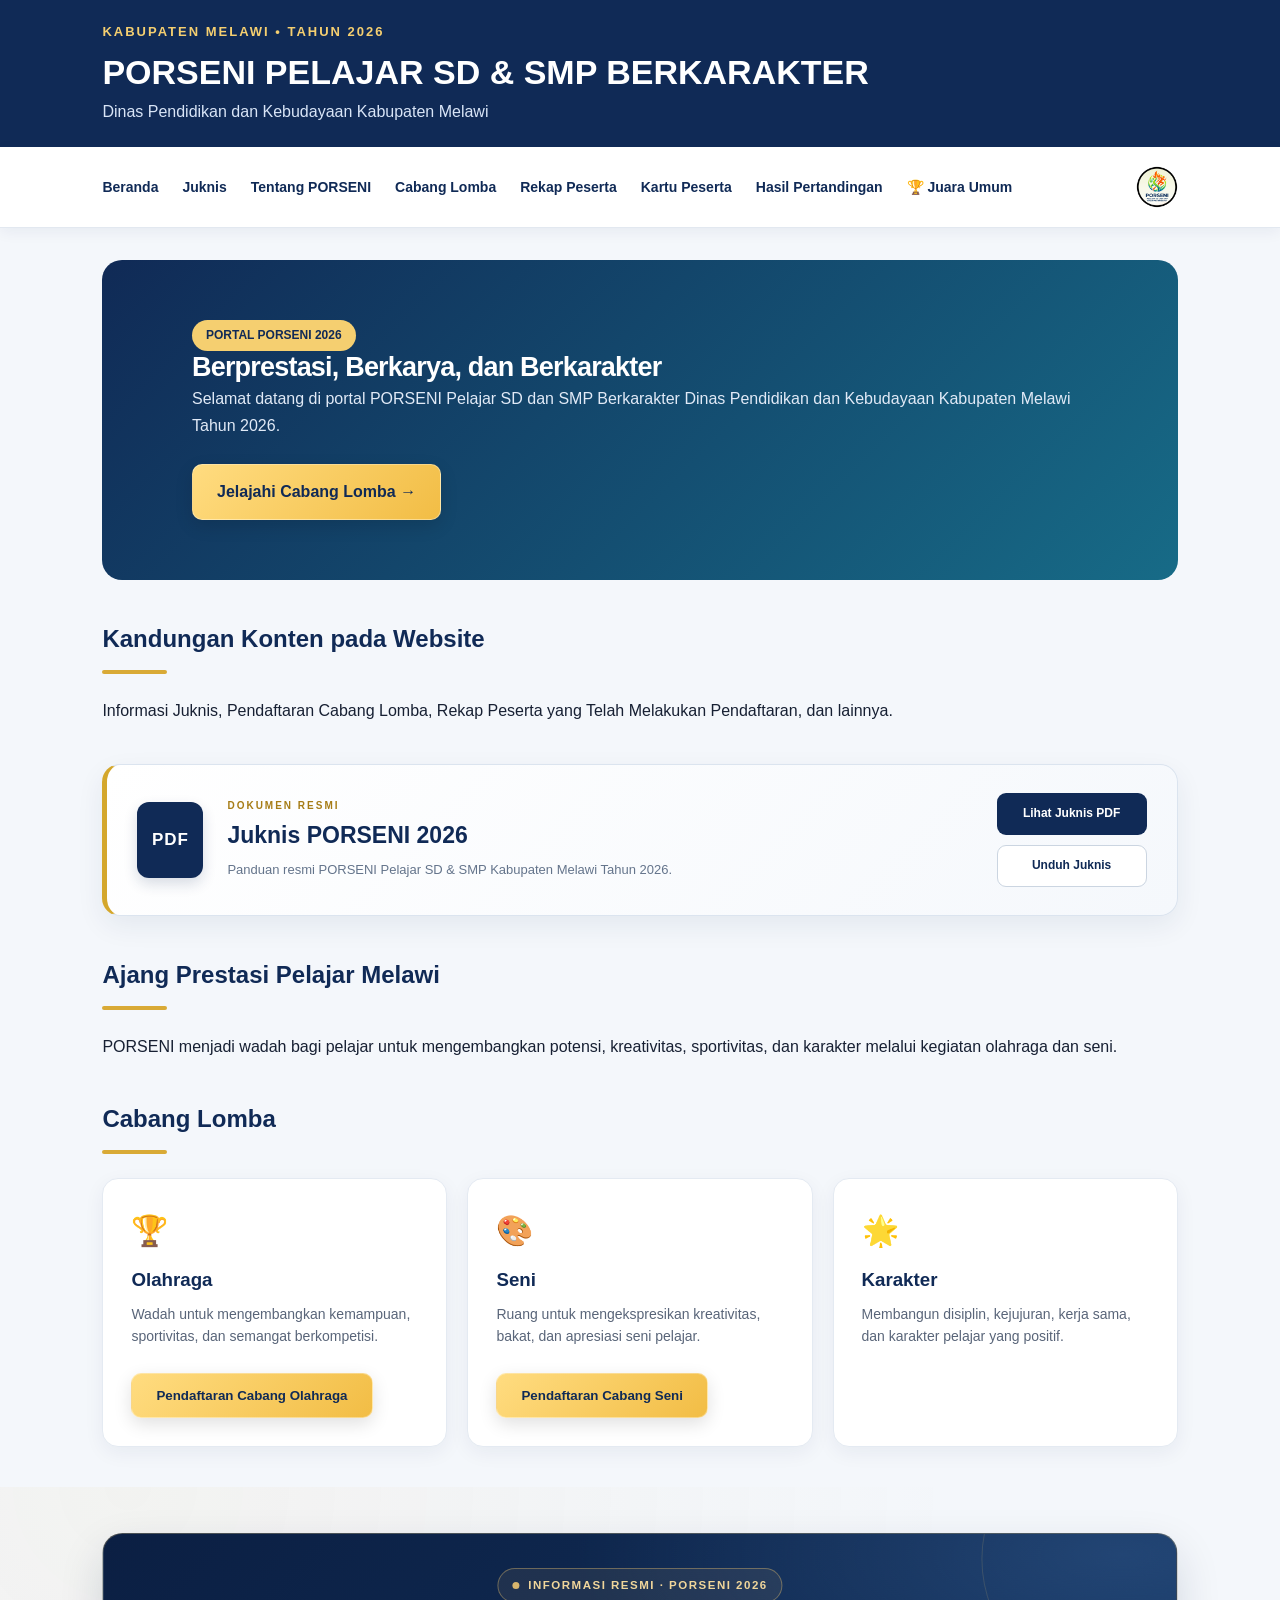
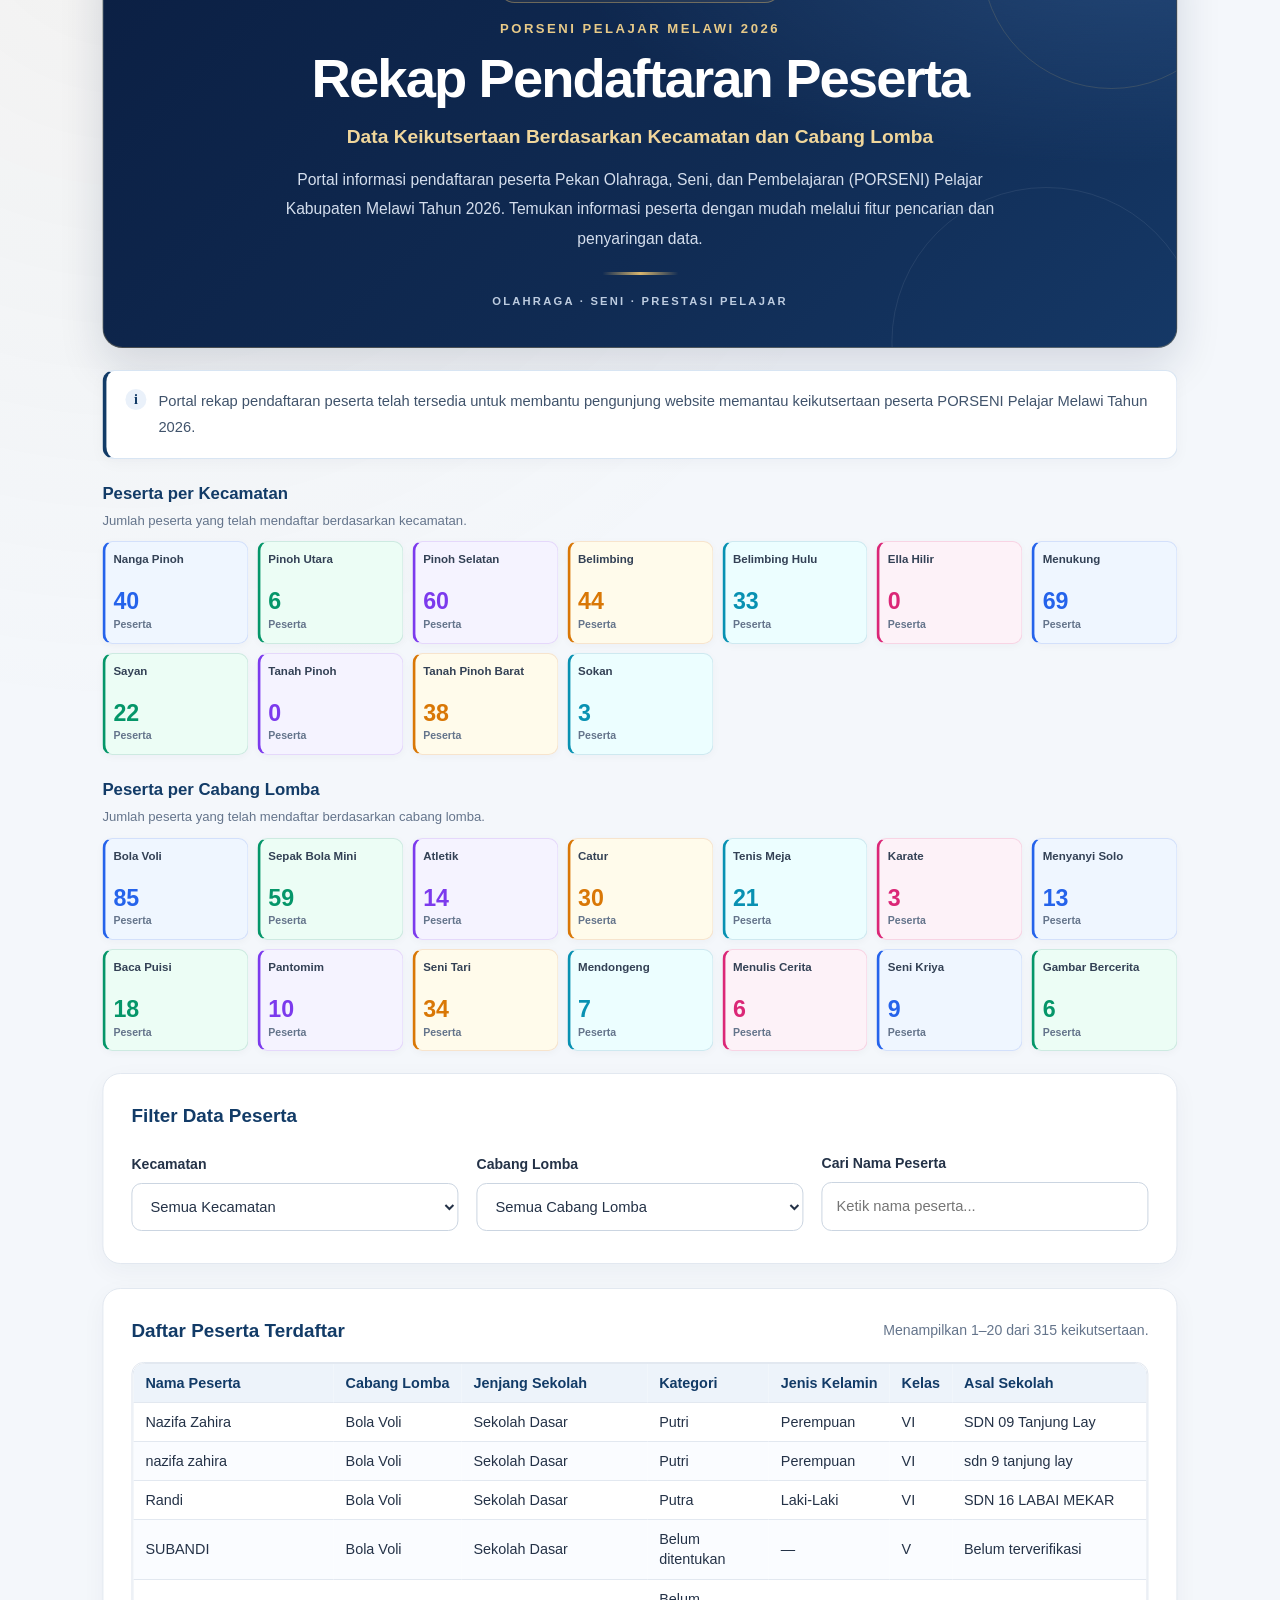
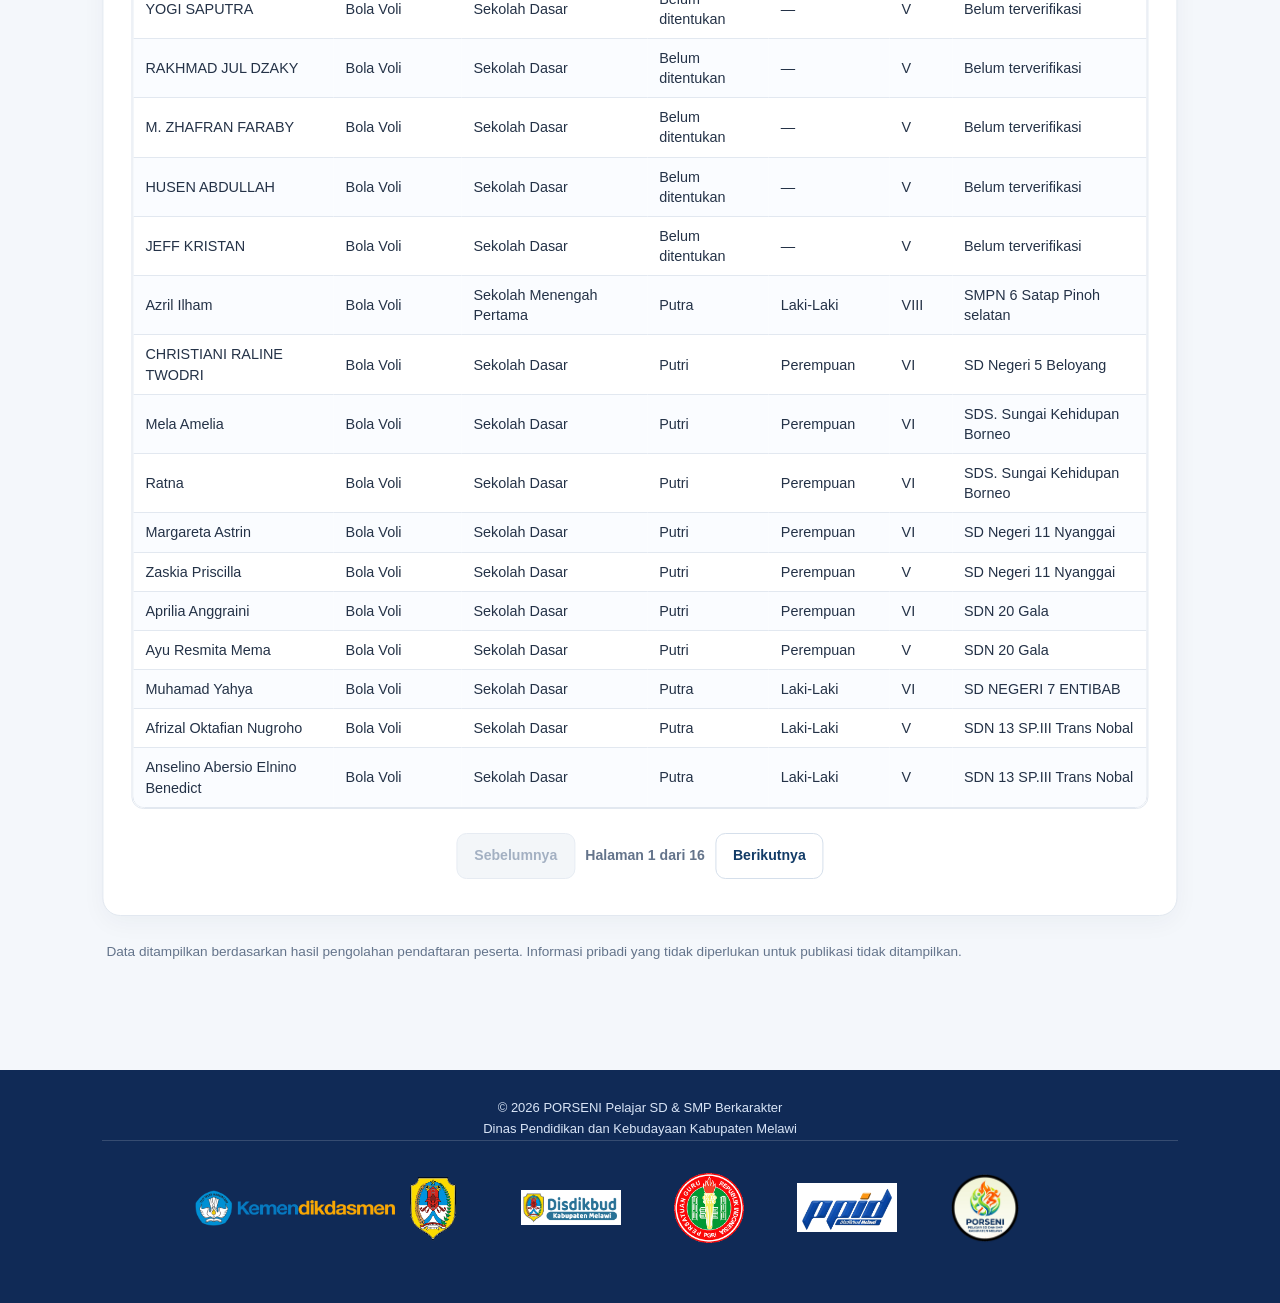
==== index.html @ 3a5c0bb8 "Add files via upload" ====
<!DOCTYPE html>
<html lang="id">
<head>
    <meta charset="UTF-8">
    <meta name="viewport" content="width=device-width, initial-scale=1.0">

    <title>PORSENI Pelajar Melawi 2026</title>

    <meta name="description" content="Portal resmi PORSENI Pelajar SD dan SMP Berkarakter Disdikbud Kabupaten Melawi Tahun 2026.">

    <link rel="stylesheet" href="logos.css">
    <style>
        * {
            margin: 0;
            padding: 0;
            box-sizing: border-box;
        }

        body {
            font-family: Arial, Helvetica, sans-serif;
            background: #f4f7fb;
            color: #172033;
            line-height: 1.6;
        }

        header {
            background: #102a56;
            color: white;
            padding: 22px 8%;
        }

        .identitas {
            font-size: 13px;
            letter-spacing: 2px;
            color: #f5cf70;
            font-weight: bold;
        }

        header h1 {
            font-size: clamp(20px, 3.2vw, 34px);
            line-height: 1.25;
            margin-top: 8px;
            overflow-wrap: anywhere;
        }

        header p {
            color: #d9e5f7;
            margin-top: 6px;
        }

        nav {
            position: sticky;
            top: 0;
            z-index: 1000;
            background: rgba(255, 255, 255, 0.96);
            backdrop-filter: blur(12px);
            padding: 15px 8%;
            display: flex;
            flex-wrap: wrap;
            align-items: center;
            gap: 24px;
            border-bottom: 1px solid #e2e8f0;
            box-shadow: 0 4px 14px rgba(16, 42, 86, 0.06);
        }

        nav a {
            position: relative;
            color: #102a56;
            text-decoration: none;
            font-weight: bold;
            font-size: 14px;
            padding: 6px 0;
            transition: color 0.25s ease;
        }

        nav a::after {
            content: "";
            position: absolute;
            left: 0;
            bottom: 0;
            width: 100%;
            height: 3px;
            background: #d9aa36;
            border-radius: 3px;
            transform: scaleX(0);
            transform-origin: left;
            transition: transform 0.25s ease;
        }

        nav a:hover {
            color: #b8860b;
        }

        nav a:hover::after {
            transform: scaleX(1);
        }

        .hero {
            margin: 32px auto;
            width: 84%;
            padding: 60px 7%;
            border-radius: 20px;
            background: linear-gradient(135deg, #102a56, #176b87);
            color: white;
        }

        .hero .label {
            display: inline-block;
            background: #f5cf70;
            color: #102a56;
            padding: 6px 14px;
            border-radius: 30px;
            font-size: 12px;
            font-weight: bold;
        }

        .hero h2 {
            font-size: 27px;
            line-height: 1.25;
            letter-spacing: -0.8px;
        }

        .hero p {
            max-width: 1100px;
            color: #e1eaf7;
            line-height: 1.7;
        }

        .tombol {
            display: inline-flex;
            align-items: center;
            justify-content: center;
            gap: 8px;
            margin-top: 25px;
            padding: 14px 24px;
            background: linear-gradient(135deg, #ffdc80, #f2bd45);
            color: #102a56;
            text-decoration: none;
            border: 1px solid rgba(255, 255, 255, 0.35);
            border-radius: 10px;
            font-weight: bold;
            box-shadow: 0 6px 18px rgba(0, 0, 0, 0.12);
            transition:
                transform 0.25s ease,
                box-shadow 0.25s ease,
                background 0.25s ease;
        }

        .tombol:hover {
            transform: translateY(-3px);
            box-shadow: 0 10px 24px rgba(0, 0, 0, 0.2);
            background: linear-gradient(135deg, #ffe7a6, #ffcf5c);
        }

        .tombol:active {
            transform: translateY(0);
        }

        .tombol:focus-visible {
            outline: 3px solid #ffffff;
            outline-offset: 4px;
        }

        .konten {
            width: 84%;
            margin: 40px auto;
        }

        .konten h2 {
            color: #102a56;
            margin-bottom: 8px;
        }

        .garis {
            width: 65px;
            height: 4px;
            background: #d9aa36;
            margin: 12px 0 24px;
            border-radius: 5px;
        }

        .kartu {
            display: grid;
            grid-template-columns: repeat(3, minmax(0, 1fr));
            gap: 20px;
        }

        .item {
            position: relative;
            overflow: hidden;
            background: #ffffff;
            padding: 28px;
            border-radius: 16px;
            border: 1px solid #e4eaf2;
            box-shadow: 0 6px 20px rgba(16, 42, 86, 0.06);
            transition:
                transform 0.3s ease,
                box-shadow 0.3s ease,
                border-color 0.3s ease;
        }

        .item::before {
            content: "";
            position: absolute;
            top: 0;
            left: 0;
            width: 100%;
            height: 4px;
            background: linear-gradient(90deg, #d9aa36, #f7df98);
            transform: scaleX(0);
            transform-origin: left;
            transition: transform 0.3s ease;
        }

        .item:hover {
            transform: translateY(-6px);
            border-color: #d9aa36;
            box-shadow: 0 16px 32px rgba(16, 42, 86, 0.12);
        }

        .item:hover::before {
            transform: scaleX(1);
        }

        .item .ikon {
            font-size: 30px;
            margin-bottom: 10px;
        }

        .item h3 {
            color: #102a56;
            margin-bottom: 8px;
        }

        .item p {
            font-size: 14px;
            color: #596579;
        }

        footer {
            margin-top: 60px;
            padding: 28px 8%;
            text-align: center;
            background: #102a56;
            color: #d9e5f7;
            font-size: 13px;
        }

        @media (max-width: 700px) {
            header {
                padding: 20px 6%;
            }

            nav {
                padding: 12px 4%;
                gap: 8px 16px;
                flex-wrap: nowrap;
                overflow-x: auto;
                white-space: nowrap;
                -webkit-overflow-scrolling: touch;
            }

            nav a {
                flex-shrink: 0;
                font-size: 13px;
            }

            .hero,
            .konten {
                width: 90%;
            }

            .hero {
                padding: 38px 7%;
                margin-top: 22px;
            }

            .kartu {
                grid-template-columns: 1fr;
            }
        }
        
        /* AREA PENDAFTARAN CABANG LOMBA */
        .area-pendaftaran {
            width: 84%;
            max-width: 100%;
            box-sizing: border-box;
            margin: 40px auto;
            padding: 28px;
            background: #f8fafc;
            border: 1px solid #e2e8f0;
            border-radius: 20px;
            scroll-margin-top: 100px;
        }

        .area-pendaftaran[hidden] {
            display: none !important;
        }

        .area-pendaftaran > h3 {
            margin: 0 0 8px;
            color: #102a56;
            font-size: clamp(20px, 3vw, 28px);
        }

        .area-pendaftaran > p {
            margin: 0 0 24px;
            color: #64748b;
            line-height: 1.7;
        }

        /* SUSUNAN KARTU RESPONSIF */
        .daftar-lomba {
            display: grid;
            grid-template-columns: repeat(3, minmax(0, 1fr));
            gap: 20px;
        }

        /* KARTU PENDAFTARAN */
        .kartu-lomba {
            position: relative;
            display: flex;
            flex-direction: column;
            align-items: flex-start;
            min-width: 0;
            padding: 24px;
            overflow-wrap: anywhere;
            background: #ffffff;
            border: 1px solid #e2e8f0;
            border-radius: 16px;
            box-shadow: 0 6px 18px rgba(16, 42, 86, 0.06);
            transition:
                transform 0.25s ease,
                box-shadow 0.25s ease,
                border-color 0.25s ease;
        }

        .kartu-lomba:hover {
            transform: translateY(-5px);
            border-color: #d9aa36;
            box-shadow: 0 14px 28px rgba(16, 42, 86, 0.12);
        }

        /* NOMOR KARTU */
        .nomor-lomba {
            display: grid;
            place-items: center;
            width: 46px;
            height: 46px;
            margin-bottom: 18px;
            color: #102a56;
            background: #fff2c9;
            border: 1px solid #f0d78e;
            border-radius: 12px;
            font-size: 16px;
            font-weight: 800;
        }

        /* LABEL KATEGORI */
        .kategori-lomba {
            margin: 0 0 8px;
            color: #a47710;
            font-size: 12px;
            font-weight: 800;
            letter-spacing: 1px;
            text-transform: uppercase;
        }

        /* NAMA LOMBA */
        .kartu-lomba h3 {
            margin: 0 0 24px;
            color: #102a56;
            font-size: 19px;
            line-height: 1.5;
        }

        /* TOMBOL PENDAFTARAN */
        .tombol-daftar {
            display: inline-flex;
            align-items: center;
            justify-content: center;
            gap: 10px;
            width: 100%;
            min-height: 46px;
            margin-top: auto;
            padding: 12px 16px;
            color: #ffffff;
            background: #102a56;
            border: 1px solid #102a56;
            border-radius: 10px;
            font-size: 14px;
            font-weight: 700;
            text-align: center;
            text-decoration: none;
            transition:
                background 0.2s ease,
                color 0.2s ease,
                border-color 0.2s ease;
        }

        .tombol-daftar:hover {
            color: #102a56;
            background: #f5d477;
            border-color: #d9aa36;
        }

        .tombol-daftar:focus-visible {
            outline: 3px solid #d9aa36;
            outline-offset: 4px;
        }

        /* TABLET */
        @media (max-width: 900px) {
            .daftar-lomba {
                grid-template-columns: repeat(2, minmax(0, 1fr));
            }

            .area-pendaftaran {
                padding: 22px;
            }
        }

        /* HP */
        @media (max-width: 560px) {
            .daftar-lomba {
                grid-template-columns: 1fr;
            }

            .area-pendaftaran {
                padding: 18px;
                border-radius: 14px;
            }

            .kartu-lomba {
                padding: 20px;
            }
        }

        /* PENGGUNA YANG MEMATIKAN ANIMASI */
        @media (prefers-reduced-motion: reduce) {
            .kartu-lomba,
            .tombol-daftar {
                transition: none;
            }

            .kartu-lomba:hover {
                transform: none;
            }
        }
        
/* ==================================================
   MOBILE ENHANCEMENT
   PORSENI PELAJAR MELAWI 2026
   ================================================== */

/* Mencegah halaman melebar secara horizontal */
html {
    scroll-behavior: smooth;
    scroll-padding-top: 90px;
}

body {
    overflow-x: clip;
}

img {
    max-width: 100%;
}

/* Tablet dan HP */
@media (max-width: 700px) {

    /* HEADER UTAMA */
    body > header {
        padding: 24px 5%;
        text-align: center;
    }

    .identitas {
        font-size: 11px;
        letter-spacing: 1.5px;
        line-height: 1.8;
    }

    header h1 {
        margin-top: 10px;
        font-size: clamp(21px, 5.5vw, 29px);
        line-height: 1.3;
        overflow-wrap: anywhere;
    }

    body > header p {
        margin-top: 10px;
        font-size: 13px;
        line-height: 1.7;
    }

    /* NAVIGASI MOBILE */
    body > nav {
        gap: 8px;
        padding: 10px 12px;
        flex-wrap: nowrap;
        overflow-x: auto;
        overflow-y: hidden;
        white-space: nowrap;
        scrollbar-width: thin;
        scrollbar-color: #d9aa36 #f1f5f9;
        -webkit-overflow-scrolling: touch;
    }

    body > nav a {
        display: inline-flex;
        flex: 0 0 auto;
        align-items: center;
        min-height: 40px;
        padding: 9px 12px;
        border-radius: 8px;
        font-size: 13px;
    }

    body > nav a:hover {
        background: #f1f5f9;
    }

    body > nav a::after {
        bottom: 2px;
        left: 12px;
        width: calc(100% - 24px);
    }

    /* LOGO NAVIGASI */
    body > nav .navbar-logo {
        padding: 4px 8px;
    }

    body > nav .navbar-logo img {
        display: block;
        width: 38px;
        height: 38px;
        object-fit: contain;
    }

    /* HERO UTAMA */
    .hero {
        width: 92%;
        margin: 22px auto;
        padding: 34px 22px;
        border-radius: 18px;
    }

    .hero .label {
        max-width: 100%;
        padding: 7px 12px;
        font-size: 11px;
        line-height: 1.6;
    }

    .hero h2 {
        margin-top: 16px;
        font-size: clamp(23px, 6vw, 30px);
        line-height: 1.3;
        letter-spacing: -0.4px;
        overflow-wrap: anywhere;
    }

    .hero p {
        margin-top: 12px;
        font-size: 14px;
        line-height: 1.85;
    }

    /* TOMBOL UTAMA */
    .tombol {
        min-height: 46px;
        max-width: 100%;
        padding: 12px 17px;
        font-size: 14px;
        line-height: 1.5;
        white-space: normal;
        text-align: center;
    }

    /* BAGIAN KONTEN */
    .konten {
        width: 92%;
        margin: 32px auto;
    }

    .konten h2 {
        font-size: clamp(21px, 5vw, 27px);
        line-height: 1.35;
    }

    .konten p {
        font-size: 14px;
        line-height: 1.85;
    }

    .garis {
        margin: 12px 0 20px;
    }

    /* KARTU OLAHRAGA, SENI, DAN KARAKTER */
    .kartu {
        grid-template-columns: 1fr;
        gap: 15px;
    }

    .item {
        padding: 23px 20px;
        border-radius: 14px;
    }

    .item .ikon {
        font-size: 28px;
    }

    .item h3 {
        font-size: 18px;
        line-height: 1.5;
    }

    .item p {
        font-size: 14px;
        line-height: 1.8;
    }

    /* AREA PILIHAN PENDAFTARAN */
    .area-pendaftaran {
        width: 92%;
        margin: 28px auto;
        padding: 22px 16px;
        border-radius: 16px;
        scroll-margin-top: 82px;
    }

    .area-pendaftaran > h3 {
        font-size: 22px;
        line-height: 1.4;
    }

    .area-pendaftaran > p {
        margin-bottom: 20px;
        font-size: 14px;
        line-height: 1.8;
    }

    .daftar-lomba {
        grid-template-columns: 1fr;
        gap: 14px;
    }

    .kartu-lomba {
        padding: 20px 17px;
        border-radius: 14px;
    }

    .nomor-lomba {
        width: 42px;
        height: 42px;
        margin-bottom: 14px;
    }

    .kartu-lomba h3 {
        margin-bottom: 18px;
        font-size: 17px;
        line-height: 1.55;
    }

    .tombol-daftar {
        min-height: 46px;
        font-size: 14px;
    }

    /* FOOTER */
    body > footer {
        margin-top: 42px;
        padding: 26px 5%;
        font-size: 12px;
        line-height: 1.8;
        overflow-wrap: anywhere;
    }

    body > footer p + p {
        margin-top: 4px;
    }
}

/* HP KECIL */
@media (max-width: 400px) {

    body > header {
        padding: 21px 16px;
    }

    .identitas {
        font-size: 10px;
        letter-spacing: 1.2px;
    }

    header h1 {
        font-size: 21px;
    }

    body > nav {
        padding: 8px 9px;
        gap: 5px;
    }

    body > nav a {
        padding: 8px 10px;
        font-size: 12px;
    }

    body > nav .navbar-logo img {
        width: 34px;
        height: 34px;
    }

    .hero {
        width: 94%;
        padding: 29px 18px;
    }

    .hero h2 {
        font-size: 23px;
    }

    .hero p {
        font-size: 13px;
    }

    .konten {
        width: 94%;
        margin: 28px auto;
    }

    .area-pendaftaran {
        width: 94%;
        padding: 18px 13px;
    }

    .kartu-lomba {
        padding: 18px 15px;
    }
}

/* Kurangi animasi jika diminta oleh perangkat pengguna */
@media (prefers-reduced-motion: reduce) {
    html {
        scroll-behavior: auto;
    }

    .tombol,
    .item,
    .kartu-lomba,
    .tombol-daftar,
    nav a {
        transition: none !important;
    }

    .item:hover,
    .kartu-lomba:hover,
    .tombol:hover {
        transform: none;
    }
}

    </style>

<link rel="stylesheet" href="css/rekap-pendaftaran.css">

</head>

<body>

    <header>
        <div class="identitas">KABUPATEN MELAWI • TAHUN 2026</div>

        <h1>PORSENI PELAJAR SD &amp; SMP BERKARAKTER</h1>

        <p>Dinas Pendidikan dan Kebudayaan Kabupaten Melawi</p>
    </header>

    <nav>
        <a href="#beranda">Beranda</a>
        <a href="#juknis">Juknis</a>
        <a href="#tentang">Tentang PORSENI</a>
        <a href="#cabang">Cabang Lomba</a>
        <a href="#rekap-pendaftaran">Rekap Peserta</a>
        <a href="kartu-peserta-web.html">Kartu Peserta</a>
        <a href="hasil-pertandingan.html">Hasil Pertandingan</a>
        <a class="navlink" href="juara-umum.html">
        🏆 Juara Umum
        </a>
        <a href="#beranda" class="navbar-logo" aria-label="PORSENI Pelajar - Beranda">
            <img
                src="assets/logos/porseni-pelajar.png"
                alt="Logo PORSENI Pelajar"
            >
        </a>
    </nav>

    <main>
        <section class="hero" id="beranda">
            <span class="label">PORTAL PORSENI 2026</span>

            <h2>Berprestasi, Berkarya, dan Berkarakter</h2>

            <p>
                Selamat datang di portal PORSENI Pelajar SD dan SMP
                Berkarakter Dinas Pendidikan dan Kebudayaan
                Kabupaten Melawi Tahun 2026.
            </p>

            <a class="tombol" href="#cabang">
                Jelajahi Cabang Lomba →
            </a>
        </section>

                <section class="konten" id="informasi">
            <h2>Kandungan Konten pada Website</h2>

            <div class="garis"></div>

            <p>
                Informasi Juknis, Pendaftaran Cabang Lomba, Rekap Peserta yang Telah Melakukan Pendaftaran, dan lainnya.
            </p>
        </section>

        <!-- KARTU JUKNIS RESMI PORSENI 2026 -->
        <section class="konten juknis-section" id="juknis">
            <div class="juknis-card">
                <div class="juknis-icon" aria-hidden="true">
                    <span>PDF</span>
                </div>

                <div class="juknis-info">
                    <p class="juknis-label">DOKUMEN RESMI</p>
                    <h2>Juknis PORSENI 2026</h2>
                    <p>
                        Panduan resmi PORSENI Pelajar SD & SMP
                        Kabupaten Melawi Tahun 2026.
                    </p>
                </div>

                <div class="juknis-actions">
                    <a
                        class="juknis-btn juknis-btn-primary"
                        href="dokumen/JUKNIS%20PORSENI%20SD%20%26%20SMP%20MELAWI%202026.pdf"
                        target="_blank"
                        rel="noopener"
                    >
                        Lihat Juknis PDF
                    </a>

                    <a
                        class="juknis-btn juknis-btn-secondary"
                        href="dokumen/JUKNIS%20PORSENI%20SD%20%26%20SMP%20MELAWI%202026.pdf"
                        download
                    >
                        Unduh Juknis
                    </a>
                </div>
            </div>
        </section>

        <section class="konten" id="tentang">
            <h2>Ajang Prestasi Pelajar Melawi</h2>

            <div class="garis"></div>

            <p>
                PORSENI menjadi wadah bagi pelajar untuk mengembangkan
                potensi, kreativitas, sportivitas, dan karakter melalui
                kegiatan olahraga dan seni.
            </p>
        </section>

        <section class="konten" id="cabang">
            <h2>Cabang Lomba</h2>

            <div class="garis"></div>

            <div class="kartu">

                <article class="item">
                    <div class="ikon">🏆</div>
                    <h3>Olahraga</h3>
                    <p>
                        Wadah untuk mengembangkan kemampuan,
                        sportivitas, dan semangat berkompetisi.
                    </p>
                    <button
                        type="button"
                        class="tombol"
                        onclick="bukaKategoriLomba('olahraga')"
                    >
                        Pendaftaran Cabang Olahraga
                    </button>
                </article>

                <article class="item">
                    <div class="ikon">🎨</div>
                    <h3>Seni</h3>
                    <p>
                        Ruang untuk mengekspresikan kreativitas,
                        bakat, dan apresiasi seni pelajar.
                    </p>
                    <button
                        type="button"
                        class="tombol"
                        onclick="bukaKategoriLomba('seni')"
                    >
                        Pendaftaran Cabang Seni
                    </button>
                </article>

                <article class="item">
                    <div class="ikon">🌟</div>
                    <h3>Karakter</h3>
                    <p>
                        Membangun disiplin, kejujuran, kerja sama,
                        dan karakter pelajar yang positif.
                    </p>
                </article>
            </div>
        </section>
        <!-- AREA PENDAFTARAN OLAHRAGA -->
        <div id="pendaftaran-olahraga" class="area-pendaftaran" hidden>
            <h3>Pendaftaran Cabang Olahraga</h3>
            <p>Pilih cabang olahraga yang akan diikuti.</p>
            <div id="daftar-olahraga" class="daftar-lomba"></div>
            <button
            type="button"
            class="tombol"
            onclick="kembaliKeCabangLomba()"
            >
            ← Kembali ke Cabang Lomba
            </button>
        </div>

        <!-- AREA PENDAFTARAN SENI -->
        <div id="pendaftaran-seni" class="area-pendaftaran" hidden>
            <h3>Pendaftaran Cabang Seni</h3>
            <p>Pilih cabang seni yang akan diikuti.</p>
            <div id="daftar-seni" class="daftar-lomba"></div>
            <button
            type="button"
            class="tombol"
            onclick="kembaliKeCabangLomba()"
            >
            ← Kembali ke Cabang Lomba
            </button>
        </div>
    </main>

    <div id="wadah-rekap-pendaftaran"></div>

    <footer>
        <p>
            © 2026 PORSENI Pelajar SD & SMP Berkarakter
        </p>
        <p>
            Dinas Pendidikan dan Kebudayaan Kabupaten Melawi
        </p>
        <!-- IDENTITAS DAN MITRA PENYELENGGARA -->
        <div id="wadah-logo"></div>
    </footer>

    <script src="script.js"></script>
    <script src="js/muat-komponen.js"></script>
    <script src="js/rekap-data.js"></script>
    <script src="js/rekap-tampilan.js"></script>
    <script src="js/integrasi-rekap.js"></script>
</body>
</html>
---- logos.css ----
/* =========================================
   PORSENI MELAWI 2026
   FOOTER PARTNER & INSTITUTION LOGOS
   ========================================= */

.logo-instansi {
    width: 100%;
    box-sizing: border-box;
    padding: 30px 5% 34px;
    background: transparent;
    border-top: 1px solid rgba(255, 255, 255, 0.16);
}

.logo-instansi-inner {
    width: 100%;
    max-width: 1120px;
    margin: 0 auto;
}

.logo-instansi-label {
    margin: 0 0 28px;
    color: rgba(255, 255, 255, 0.72);
    font-size: 11px;
    font-weight: 700;
    letter-spacing: 2.5px;
    line-height: 1.6;
    text-align: center;
    text-transform: uppercase;
}

.logo-instansi-list {
    display: grid;
    grid-template-columns: repeat(5, minmax(0, 1fr));
    align-items: start;
    gap: 28px;
}

.logo-instansi-item {
    display: flex;
    flex-direction: column;
    align-items: center;
    justify-content: flex-start;
    min-width: 0;
    gap: 13px;
    text-align: center;
}

.logo-instansi-item img {
    display: block;
    width: 100%;
    max-width: 100px;
    height: 76px;
    object-fit: contain;
    object-position: center;
    background: transparent;
    transition: transform 0.25s ease;
}

.logo-instansi-item span {
    max-width: 180px;
    color: rgba(255, 255, 255, 0.88);
    font-size: 11px;
    font-weight: 500;
    line-height: 1.6;
    overflow-wrap: anywhere;
}

.logo-instansi-item.logo-porseni img {
    max-width: 105px;
}

/* Efek halus pada perangkat yang mendukung hover */
@media (hover: hover) {
    .logo-instansi-item img:hover {
        transform: translateY(-3px);
    }
}

/* Tablet */
@media (max-width: 900px) {
    .logo-instansi {
        padding: 28px 5% 30px;
    }

    .logo-instansi-list {
        grid-template-columns: repeat(3, minmax(0, 1fr));
        gap: 30px 22px;
    }

    .logo-instansi-item img {
        max-width: 92px;
        height: 72px;
    }

    .logo-instansi-item.logo-porseni img {
        max-width: 98px;
    }
}

/* HP */
@media (max-width: 560px) {
    .logo-instansi {
        padding: 26px 7% 28px;
    }

    .logo-instansi-label {
        margin-bottom: 24px;
        font-size: 10px;
        letter-spacing: 1.7px;
    }

    .logo-instansi-list {
        grid-template-columns: repeat(5, minmax(0, 1fr));
        gap: 8px;
    }

    .logo-instansi-item {
        gap: 7px;
    }

    .logo-instansi-item img {
        width: 100%;
        max-width: 100%;
        height: 42px;
    }

    .logo-instansi-item span {
        max-width: 100%;
        font-size: 8px;
        line-height: 1.4;
        overflow-wrap: anywhere;
    }

    .logo-instansi-item.logo-porseni img {
        max-width: 100%;
    }
}

/* HP berlayar kecil */
@media (max-width: 360px) {
    .logo-instansi {
        padding-right: 5%;
        padding-left: 5%;
    }

    .logo-instansi-list {
        gap: 24px 12px;
    }

    .logo-instansi-item img {
        max-width: 76px;
        height: 62px;
    }

    .logo-instansi-item span {
        font-size: 9px;
    }
}

/* Aksesibilitas */
@media (prefers-reduced-motion: reduce) {
    .logo-instansi-item img {
        transition: none;
    }
}

/* Tampilan logo minimalis tanpa teks */
.logo-instansi-label,
.logo-instansi-item span {
    display: none;
}

.logo-instansi {
    padding-top: 22px;
    padding-bottom: 22px;
}

.logo-instansi-list {
    align-items: center;
}

.logo-instansi-item {
    gap: 0;
}

/* Logo PORSENI di sisi kanan navbar */
nav {
    display: flex;
    align-items: center;
}

.navbar-logo {
    display: flex;
    align-items: center;
    justify-content: center;
    margin-left: auto;
    padding: 4px 0 4px 18px;
    flex-shrink: 0;
}

.navbar-logo img {
    display: block;
    width: 42px;
    height: 42px;
    object-fit: contain;
}

/* Penyesuaian untuk HP */
@media (max-width: 700px) {
    .navbar-logo {
        padding-left: 12px;
    }

    .navbar-logo img {
        width: 34px;
        height: 34px;
    }
}

/* =========================================
   KARTU JUKNIS PORSENI MELAWI 2026
   ========================================= */

.juknis-section {
    margin-top: 28px;
    margin-bottom: 36px;
}

.juknis-card {
    display: flex;
    align-items: center;
    gap: 24px;
    padding: 28px 30px;
    border: 1px solid #dbe4ef;
    border-left: 5px solid #d4a72c;
    border-radius: 18px;
    background: linear-gradient(135deg, #ffffff 0%, #f5f8fc 100%);
    box-shadow: 0 10px 28px rgba(16, 42, 86, 0.07);
}

.juknis-icon {
    display: flex;
    flex-shrink: 0;
    align-items: center;
    justify-content: center;
    width: 66px;
    height: 76px;
    border-radius: 12px;
    background: #102a56;
    color: #ffffff;
    box-shadow: 0 6px 14px rgba(16, 42, 86, 0.16);
}

.juknis-icon span {
    font-size: 17px;
    font-weight: 800;
    letter-spacing: 1px;
}

.juknis-info {
    flex: 1;
    min-width: 0;
}

.juknis-label {
    margin: 0 0 7px;
    color: #a67c16;
    font-size: 10px;
    font-weight: 800;
    letter-spacing: 2px;
}

.juknis-info h2 {
    margin: 0 0 8px;
    color: #102a56;
    font-size: 23px;
    line-height: 1.3;
}

.juknis-info > p:last-child {
    margin: 0;
    color: #64748b;
    font-size: 13px;
    line-height: 1.7;
}

.juknis-actions {
    display: flex;
    flex-shrink: 0;
    flex-direction: column;
    gap: 10px;
    min-width: 150px;
}

.juknis-btn {
    display: inline-flex;
    align-items: center;
    justify-content: center;
    min-height: 42px;
    padding: 10px 16px;
    border: 1px solid transparent;
    border-radius: 9px;
    font-size: 12px;
    font-weight: 700;
    text-align: center;
    text-decoration: none;
    transition: background 0.2s ease, transform 0.2s ease;
}

.juknis-btn-primary {
    background: #102a56;
    color: #ffffff;
}

.juknis-btn-primary:hover {
    background: #194078;
    transform: translateY(-1px);
}

.juknis-btn-secondary {
    border-color: #cbd5e1;
    background: #ffffff;
    color: #102a56;
}

.juknis-btn-secondary:hover {
    background: #edf3fa;
}

@media (max-width: 700px) {
    .juknis-section {
        margin-top: 22px;
        margin-bottom: 28px;
    }

    .juknis-card {
        flex-wrap: wrap;
        gap: 16px;
        padding: 22px 18px;
        border-radius: 14px;
    }

    .juknis-icon {
        width: 48px;
        height: 56px;
        border-radius: 9px;
    }

    .juknis-icon span {
        font-size: 13px;
    }

    .juknis-info {
        flex: 1;
    }

    .juknis-info h2 {
        font-size: 18px;
    }

    .juknis-label {
        font-size: 9px;
        letter-spacing: 1.5px;
    }

    .juknis-info > p:last-child {
        font-size: 12px;
    }

    .juknis-actions {
        flex-direction: row;
        width: 100%;
        min-width: 0;
    }

    .juknis-btn {
        flex: 1;
        min-width: 0;
        padding: 10px 8px;
        font-size: 11px;
    }
}

@media (prefers-reduced-motion: reduce) {
    .juknis-btn {
        transition: none;
    }
}

/* ==================================================
   FOOTER LOGO — UNIFIED SIX LOGOS
   ================================================== */

.logo-instansi {
    width: 100%;
    overflow: hidden;
}

.logo-instansi-inner {
    width: 84%;
    max-width: 1500px;
    margin: 0 auto;
}

.logo-instansi-label {
    margin-bottom: 20px;
    text-align: center;
}

/* Enam logo selalu dalam satu baris */
.logo-instansi-list {
    display: grid;
    grid-template-columns: repeat(6, minmax(0, 1fr));
    align-items: center;
    gap: 16px;
    width: 100%;
}

/* Area logo seragam */
.logo-instansi-item {
    display: flex;
    align-items: center;
    justify-content: center;
    min-width: 0;
    height: 90px;
}

/* Ukuran tampilan seluruh logo disamakan */
.logo-instansi-item img {
    display: block;
    width: 100%;
    height: 70px;
    max-width: 100px;
    object-fit: contain;
    object-position: center;
}

/* Tablet */
@media (max-width: 768px) {
    .logo-instansi-inner {
        width: 96%;
    }

    .logo-instansi-list {
        gap: 8px;
    }

    .logo-instansi-item {
        height: 76px;
    }

    .logo-instansi-item img {
        height: 58px;
        max-width: 80px;
    }
}

/* HP */
@media (max-width: 400px) {
    .logo-instansi-inner {
        width: 90%;
    }

    .logo-instansi-list {
        grid-template-columns: repeat(6, minmax(0, 6fr));
        gap: 3px;
        padding: 6px 4px;
    }

    .logo-instansi-item {
        height: 51px;
    }

    .logo-instansi-item img {
        width: 90%;
        height: 40px;
        max-width: 51px;
    }
}
/* ==================================================
   PENYESUAIAN KHUSUS LOGO KEMENDIKDASMEN
   ================================================== */

/* Laptop */
.logo-kemendikdasmen img {
    transform: scale(2);
}

/* Tablet */
@media (max-width: 768px) {
    .logo-kemendikdasmen img {
        transform: scale(1.4);
    }
}

/* HP */
@media (max-width: 510px) {
    .logo-kemendikdasmen img {
        transform: scale(1.6);
    }
}

/* ==================================================
   PENYESUAIAN UKURAN LIMA LOGO LAINNYA
   TABLET DAN HP SAJA
   ================================================== */

/* Tablet */
@media (max-width: 768px) {
    .logo-instansi-item:not(.logo-kemendikdasmen) img {
        transform: scale(0.80);
    }
}

/* HP */
@media (max-width: 400px) {
    .logo-instansi-item:not(.logo-kemendikdasmen) img {
        transform: scale(0.75);
    }
}
/* ==================================================
   JARAK KHUSUS ANTARLOGO PADA TABLET DAN HP
   ================================================== */

/* Tablet */
@media (max-width: 768px) {
    .logo-kemendikdasmen {
        margin-right: 8px;
    }
}

/* HP */
@media (max-width: 400px) {
    .logo-kemendikdasmen {
        margin-right: 6px;
    }
}
---- css/rekap-pendaftaran.css ----
/* ==================================================
   REKAP PENDAFTARAN PORSENI PELAJAR MELAWI 2026
   File: css/rekap-pendaftaran.css
   Design: Elegant National Education Portal
   ================================================== */

.rekap-pendaftaran {
    --rekap-primary: #123b67;
    --rekap-navy: #0b1f43;
    --rekap-navy-light: #153866;
    --rekap-accent: #d7b56d;
    --rekap-text: #243247;
    --rekap-muted: #64748b;
    --rekap-border: #e2e8f0;
    --rekap-surface: #ffffff;
    --rekap-background: #f4f7fb;

    padding: 68px 20px;
    background:
        radial-gradient(
            circle at 10% 0%,
            rgba(215, 181, 109, 0.07),
            transparent 28%
        ),
        var(--rekap-background);
    color: var(--rekap-text);
    font-family: inherit;
}

.rekap-pendaftaran *,
.rekap-pendaftaran *::before,
.rekap-pendaftaran *::after {
    box-sizing: border-box;
}

.rekap-container {
    width: 100%;
    max-width: 1240px;
    margin: 0 auto;
}

/* ==================================================
   HERO HEADER
   ================================================== */

.rekap-header {
    position: relative;
    isolation: isolate;
    overflow: hidden;
    max-width: 100%;
    margin: 0 auto 26px;
    padding: clamp(32px, 5vw, 62px) clamp(22px, 5vw, 64px);
    border: 1px solid rgba(215, 181, 109, 0.3);
    border-radius: 24px;
    background:
        radial-gradient(
            ellipse at 95% 5%,
            rgba(61, 105, 161, 0.38),
            transparent 38%
        ),
        linear-gradient(
            135deg,
            var(--rekap-navy) 0%,
            #102b53 58%,
            var(--rekap-navy-light) 100%
        );
    box-shadow: 0 18px 45px rgba(11, 31, 67, 0.14);
    text-align: center;
}

.rekap-header::before {
    position: absolute;
    z-index: -1;
    top: -105px;
    right: -65px;
    width: 260px;
    height: 260px;
    border: 1px solid rgba(215, 181, 109, 0.17);
    border-radius: 50%;
    content: "";
}

.rekap-header::after {
    position: absolute;
    z-index: -1;
    right: -25px;
    bottom: -150px;
    width: 310px;
    height: 310px;
    border: 1px solid rgba(255, 255, 255, 0.08);
    border-radius: 50%;
    content: "";
}

.rekap-header-content {
    position: relative;
    z-index: 1;
    max-width: 900px;
    margin: 0 auto;
}

.rekap-label-resmi {
    display: inline-flex;
    align-items: center;
    justify-content: center;
    gap: 9px;
    margin-bottom: 24px;
    padding: 8px 14px;
    border: 1px solid rgba(215, 181, 109, 0.42);
    border-radius: 999px;
    background: rgba(215, 181, 109, 0.09);
    color: #f0d69b;
    font-size: 0.72rem;
    font-weight: 800;
    letter-spacing: 0.13em;
    line-height: 1.5;
}

.rekap-label-resmi::before {
    width: 7px;
    height: 7px;
    flex: 0 0 7px;
    border-radius: 50%;
    background: var(--rekap-accent);
    content: "";
}

.rekap-eyebrow {
    margin: 0 0 12px;
    color: #e8ca88;
    font-size: 0.82rem;
    font-weight: 800;
    letter-spacing: 0.19em;
    line-height: 1.7;
    text-transform: uppercase;
}

.rekap-header h2 {
    max-width: 850px;
    margin: 0 auto 16px;
    color: #ffffff;
    font-size: clamp(2rem, 4.5vw, 3.4rem);
    font-weight: 850;
    letter-spacing: -0.035em;
    line-height: 1.15;
    text-wrap: balance;
}

.rekap-subjudul {
    max-width: 760px;
    margin: 0 auto 18px;
    color: #f0d69b;
    font-size: clamp(1rem, 2vw, 1.2rem);
    font-weight: 650;
    line-height: 1.65;
    text-wrap: balance;
}

.rekap-deskripsi {
    max-width: 760px;
    margin: 0 auto;
    color: #d4deed;
    font-size: 0.98rem;
    line-height: 1.9;
    text-wrap: pretty;
}

.rekap-header-divider {
    width: 76px;
    height: 3px;
    margin: 27px auto 17px;
    border-radius: 999px;
    background: linear-gradient(
        90deg,
        transparent,
        var(--rekap-accent),
        transparent
    );
}

.rekap-header-keterangan {
    color: #bdcce0;
    font-size: 0.7rem;
    font-weight: 750;
    letter-spacing: 0.2em;
    line-height: 1.8;
}

/* ==================================================
   INFORMASI STATUS PORTAL
   ================================================== */

.rekap-status {
    position: relative;
    margin: 0 0 28px;
    padding: 17px 20px 17px 52px;
    border: 1px solid #d8e5f3;
    border-left: 4px solid var(--rekap-primary);
    border-radius: 12px;
    background: #ffffff;
    color: #40536b;
    font-size: 0.92rem;
    line-height: 1.8;
    box-shadow: 0 4px 15px rgba(15, 35, 65, 0.035);
}

.rekap-status::before {
    position: absolute;
    top: 18px;
    left: 19px;
    display: flex;
    width: 21px;
    height: 21px;
    align-items: center;
    justify-content: center;
    border-radius: 50%;
    background: #eaf1fa;
    color: var(--rekap-primary);
    content: "i";
    font-family: Georgia, serif;
    font-size: 14px;
    font-weight: 800;
}

/* ==================================================
   KARTU RINGKASAN
   ================================================== */

.rekap-ringkasan {
    display: grid;
    grid-template-columns: repeat(3, minmax(0, 1fr));
    gap: 18px;
    margin-bottom: 28px;
}

.rekap-kartu {
    min-width: 0;
    padding: 24px;
    border: 1px solid var(--rekap-border);
    border-radius: 16px;
    background: var(--rekap-surface);
    box-shadow: 0 5px 18px rgba(15, 35, 65, 0.045);
    transition:
        transform 0.2s ease,
        box-shadow 0.2s ease;
}

.rekap-kartu:hover {
    transform: translateY(-3px);
    box-shadow: 0 10px 25px rgba(15, 35, 65, 0.08);
}

.rekap-kartu-label {
    margin: 0 0 12px;
    color: var(--rekap-muted);
    font-size: 0.9rem;
    line-height: 1.5;
}

.rekap-kartu-angka {
    margin: 0;
    color: var(--rekap-primary);
    font-size: clamp(1.8rem, 4vw, 2.5rem);
    font-weight: 800;
    line-height: 1.2;
    overflow-wrap: anywhere;
}

/* ==================================================
   PANEL FILTER DAN DAFTAR PESERTA
   ================================================== */

.rekap-panel {
    min-width: 0;
    margin-bottom: 24px;
    padding: 28px;
    border: 1px solid var(--rekap-border);
    border-radius: 18px;
    background: var(--rekap-surface);
    box-shadow: 0 7px 24px rgba(15, 35, 65, 0.045);
}

.rekap-panel h3 {
    margin: 0 0 22px;
    color: var(--rekap-primary);
    font-size: 1.18rem;
    font-weight: 800;
    line-height: 1.5;
}

.rekap-panel-header {
    display: flex;
    align-items: flex-start;
    justify-content: space-between;
    gap: 12px 20px;
    flex-wrap: wrap;
}

.rekap-panel-header h3 {
    margin-bottom: 16px;
}

.rekap-info-hasil {
    margin: 2px 0 16px;
    color: var(--rekap-muted);
    font-size: 0.88rem;
    line-height: 1.7;
}

/* ==================================================
   FILTER
   ================================================== */

.rekap-filter {
    display: grid;
    grid-template-columns: repeat(3, minmax(0, 1fr));
    gap: 18px;
    align-items: end;
    margin-bottom: 4px;
}

.rekap-filter-item {
    min-width: 0;
}

.rekap-pendaftaran label {
    display: block;
    margin-bottom: 8px;
    color: var(--rekap-text);
    font-size: 0.88rem;
    font-weight: 700;
    line-height: 1.5;
}

.rekap-pendaftaran select,
.rekap-pendaftaran input[type="search"] {
    width: 100%;
    min-width: 0;
    min-height: 48px;
    padding: 12px 14px;
    border: 1px solid #cbd5e1;
    border-radius: 10px;
    background: #ffffff;
    color: var(--rekap-text);
    font: inherit;
    font-size: 0.92rem;
    outline: none;
    transition:
        border-color 0.2s ease,
        box-shadow 0.2s ease;
}

.rekap-pendaftaran select:hover,
.rekap-pendaftaran input[type="search"]:hover {
    border-color: #94a9c2;
}

.rekap-pendaftaran select:focus,
.rekap-pendaftaran input[type="search"]:focus {
    border-color: #3975b9;
    box-shadow: 0 0 0 3px rgba(57, 117, 185, 0.14);
}

.rekap-pendaftaran button:focus-visible,
.rekap-pendaftaran a:focus-visible {
    outline: 3px solid #3975b9;
    outline-offset: 3px;
}

/* ==================================================
   TABEL PESERTA
   ================================================== */

.rekap-tabel-wrapper {
    width: 100%;
    overflow-x: auto;
    border: 1px solid var(--rekap-border);
    border-radius: 12px;
    background: #ffffff;
    -webkit-overflow-scrolling: touch;
}

.rekap-tabel {
    width: 100%;
    border-collapse: separate;
    border-spacing: 0;
    text-align: left;
    font-size: 0.9rem;
}

.rekap-tabel th,
.rekap-tabel td {
    padding: 9px 12px;
    border-bottom: 1px solid var(--rekap-border);
    vertical-align: middle;
    line-height: 1.4;
}

.rekap-tabel th {
    background: #edf3fa;
    color: var(--rekap-primary);
    font-weight: 800;
    white-space: nowrap;
}

.rekap-tabel tbody tr:last-child td {
    border-bottom: none;
}

.rekap-tabel tbody tr {
    transition: background 0.15s ease;
}

.rekap-tabel tbody tr:nth-child(even) {
    background: #fafcff;
}

.rekap-tabel tbody tr:hover {
    background: #f0f6fd;
}

.rekap-kosong {
    padding: 28px 20px;
    color: var(--rekap-muted);
    text-align: center;
    line-height: 1.8;
}

/* ==================================================
   CATATAN DAN INFORMASI HALAMAN
   ================================================== */

.rekap-info-halaman,
.rekap-catatan {
    margin: 16px 0 0;
    color: var(--rekap-muted);
    font-size: 0.85rem;
    line-height: 1.8;
}

.rekap-catatan {
    padding: 0 4px;
}

/* Elemen tersembunyi tetap tersembunyi */
.rekap-pendaftaran [hidden] {
    display: none !important;
}

/* ==================================================
   TABLET
   ================================================== */

@media (max-width: 768px) {
    .rekap-pendaftaran {
        padding: 46px 16px;
    }

    .rekap-header {
        padding: 38px 24px;
        border-radius: 20px;
    }

    .rekap-label-resmi {
        margin-bottom: 20px;
        font-size: 0.67rem;
        letter-spacing: 0.1em;
    }

    .rekap-header h2 {
        font-size: clamp(1.9rem, 5vw, 2.5rem);
    }

    .rekap-deskripsi {
        font-size: 0.94rem;
    }

    .rekap-ringkasan {
        grid-template-columns: repeat(2, minmax(0, 1fr));
        gap: 12px;
    }

    .rekap-kartu {
        padding: 18px;
    }

    .rekap-panel {
        padding: 22px 18px;
    }

    .rekap-filter {
        grid-template-columns: repeat(2, minmax(0, 1fr));
        gap: 16px;
    }

    .rekap-filter-item:last-child {
        grid-column: 1 / -1;
    }
}

/* ==================================================
   PONSEL
   ================================================== */

@media (max-width: 480px) {
    .rekap-pendaftaran {
        padding: 34px 12px;
    }

    .rekap-header {
        margin-bottom: 20px;
        padding: 32px 18px;
        border-radius: 16px;
    }

    .rekap-label-resmi {
        max-width: 100%;
        margin-bottom: 18px;
        padding: 7px 10px;
        font-size: 0.61rem;
        letter-spacing: 0.07em;
    }

    .rekap-eyebrow {
        margin-bottom: 10px;
        font-size: 0.7rem;
        letter-spacing: 0.12em;
    }

    .rekap-header h2 {
        margin-bottom: 14px;
        font-size: clamp(1.75rem, 8vw, 2.2rem);
        line-height: 1.2;
    }

    .rekap-subjudul {
        margin-bottom: 14px;
        font-size: 0.98rem;
        line-height: 1.6;
    }

    .rekap-deskripsi {
        font-size: 0.88rem;
        line-height: 1.8;
    }

    .rekap-header-divider {
        margin: 22px auto 14px;
    }

    .rekap-header-keterangan {
        font-size: 0.6rem;
        letter-spacing: 0.12em;
    }

    .rekap-status {
        margin-bottom: 20px;
        padding: 15px 14px 15px 43px;
        font-size: 0.85rem;
    }

    .rekap-status::before {
        top: 16px;
        left: 13px;
    }

    .rekap-ringkasan {
        grid-template-columns: 1fr;
    }

    .rekap-kartu {
        padding: 18px;
    }

    .rekap-panel {
        padding: 19px 13px;
        border-radius: 13px;
    }

    .rekap-panel h3 {
        font-size: 1.05rem;
    }

    .rekap-filter {
        grid-template-columns: 1fr;
        gap: 14px;
    }

    .rekap-filter-item:last-child {
        grid-column: auto;
    }

    .rekap-tabel {
        font-size: 0.84rem;
    }

    .rekap-tabel th,
    .rekap-tabel td {
        padding: 8px 9px;
        line-height: 1.35;
    }
}

/* Menghormati preferensi pengguna yang mengurangi animasi */
@media (prefers-reduced-motion: reduce) {
    .rekap-kartu,
    .rekap-tabel tbody tr,
    .rekap-pendaftaran select,
    .rekap-pendaftaran input[type="search"] {
        transition: none;
    }
}

/* ==================================================
   PAGINATION — NAVIGASI HALAMAN REKAP
   ================================================== */

/* Wadah navigasi halaman */
.rekap-pendaftaran .rekap-pagination,
.rekap-pendaftaran .pagination,
.rekap-pendaftaran .rekap-navigasi-halaman {
    display: flex;
    align-items: center;
    justify-content: center;
    flex-wrap: wrap;
    gap: 10px;
    margin: 24px 0 8px;
}

/* Tombol Sebelumnya dan Berikutnya */
.rekap-pendaftaran .rekap-pagination button,
.rekap-pendaftaran .pagination button,
.rekap-pendaftaran .rekap-navigasi-halaman button {
    display: inline-flex;
    align-items: center;
    justify-content: center;
    gap: 8px;
    min-height: 42px;
    padding: 10px 17px;
    border: 1px solid #d5dfeb;
    border-radius: 10px;
    background: #ffffff;
    color: #123b67;
    font: inherit;
    font-size: 0.88rem;
    font-weight: 700;
    cursor: pointer;
    transition:
        background 0.2s ease,
        color 0.2s ease,
        border-color 0.2s ease,
        box-shadow 0.2s ease,
        transform 0.2s ease;
}

/* Efek hover */
.rekap-pendaftaran .rekap-pagination button:hover:not(:disabled),
.rekap-pendaftaran .pagination button:hover:not(:disabled),
.rekap-pendaftaran .rekap-navigasi-halaman button:hover:not(:disabled) {
    transform: translateY(-1px);
    border-color: #123b67;
    background: #123b67;
    color: #ffffff;
    box-shadow: 0 5px 12px rgba(18, 59, 103, 0.15);
}

/* Tombol yang tidak aktif */
.rekap-pendaftaran .rekap-pagination button:disabled,
.rekap-pendaftaran .pagination button:disabled,
.rekap-pendaftaran .rekap-navigasi-halaman button:disabled {
    border-color: #e2e8f0;
    background: #f1f5f9;
    color: #94a3b8;
    cursor: not-allowed;
    opacity: 0.85;
    box-shadow: none;
    transform: none;
}

/* Informasi Halaman 1 dari 15 */
.rekap-pendaftaran .rekap-pagination-info,
.rekap-pendaftaran .pagination-info,
.rekap-pendaftaran .rekap-info-halaman {
    color: #64748b;
    font-size: 0.88rem;
    font-weight: 600;
    line-height: 1.7;
    text-align: center;
}

/* Nomor halaman aktif, jika menggunakan tombol nomor */
.rekap-pendaftaran .rekap-pagination .active,
.rekap-pendaftaran .pagination .active,
.rekap-pendaftaran .rekap-navigasi-halaman .active {
    border-color: #123b67;
    background: #123b67;
    color: #ffffff;
}

/* Fokus keyboard */
.rekap-pendaftaran .rekap-pagination button:focus-visible,
.rekap-pendaftaran .pagination button:focus-visible,
.rekap-pendaftaran .rekap-navigasi-halaman button:focus-visible {
    outline: 3px solid rgba(57, 117, 185, 0.35);
    outline-offset: 3px;
}

/* Tampilan ponsel */
@media (max-width: 480px) {
    .rekap-pendaftaran .rekap-pagination,
    .rekap-pendaftaran .pagination,
    .rekap-pendaftaran .rekap-navigasi-halaman {
        gap: 8px;
        margin-top: 20px;
    }

    .rekap-pendaftaran .rekap-pagination button,
    .rekap-pendaftaran .pagination button,
    .rekap-pendaftaran .rekap-navigasi-halaman button {
        min-height: 40px;
        padding: 9px 12px;
        font-size: 0.82rem;
    }

    .rekap-pendaftaran .rekap-pagination-info,
    .rekap-pendaftaran .pagination-info,
    .rekap-pendaftaran .rekap-info-halaman {
        font-size: 0.8rem;
    }
}

/* ==================================================
   PENYEMPURNAAN MOBILE — PAGINATION REKAP
   ================================================== */

@media (max-width: 480px) {
    .rekap-pendaftaran .rekap-info-halaman {
        margin-top: 14px;
        padding: 10px 12px;
        border: 1px solid #e2e8f0;
        border-radius: 10px;
        background: #ffffff;
        font-size: 0.8rem;
        text-align: center;
    }

    .rekap-pendaftaran .rekap-pagination,
    .rekap-pendaftaran .pagination,
    .rekap-pendaftaran .rekap-navigasi-halaman {
        gap: 8px;
        width: 100%;
    }

    .rekap-pendaftaran .rekap-pagination button,
    .rekap-pendaftaran .pagination button,
    .rekap-pendaftaran .rekap-navigasi-halaman button {
        min-height: 44px;
        padding: 10px 12px;
        font-size: 0.82rem;
    }
}

/* Mencegah overflow pada layar HP */
@media (max-width: 480px) {
    .rekap-pendaftaran,
    .rekap-container,
    .rekap-panel,
    .rekap-filter-item {
        min-width: 0;
        max-width: 100%;
    }

    .rekap-header h2,
    .rekap-deskripsi,
    .rekap-status {
        overflow-wrap: anywhere;
    }

    .rekap-tabel-wrapper {
        max-width: 100%;
        overflow-x: auto;
        -webkit-overflow-scrolling: touch;
    }
}

/* ==================================================
   PENYESUAIAN PROPORSI HEADER REKAP
   ================================================== */

/* Mengurangi ruang vertikal keseluruhan */
.rekap-pendaftaran {
    padding-top: 46px;
    padding-bottom: 46px;
}

/* Menyamakan lebar latar dengan hero utama */
.rekap-header {
    width: 84vw;
    max-width: none;
    position: relative;
    left: 50%;
    transform: translateX(-50%);
    margin: 0 0 22px;

    /* Mengurangi tinggi banner */
    padding: 34px 42px;
    border-radius: 20px;
    box-sizing: border-box;
}

/* Merapikan jarak elemen dalam header */
.rekap-label-resmi {
    margin-bottom: 15px;
}

.rekap-eyebrow {
    margin-bottom: 8px;
}

.rekap-header h2 {
    margin-bottom: 10px;
}

.rekap-subjudul {
    margin-bottom: 12px;
}

.rekap-header-divider {
    margin: 18px auto 12px;
}

/* Mengurangi jarak informasi portal */
.rekap-status {
    margin-bottom: 22px;
}

/* Tablet */
@media (max-width: 768px) {
    .rekap-pendaftaran {
        padding-top: 36px;
        padding-bottom: 36px;
    }

    .rekap-header {
        width: 92%;
        padding: 30px 24px;
    }
}

/* HP */
@media (max-width: 480px) {
    .rekap-pendaftaran {
        padding: 28px 12px;
    }

    .rekap-header {
        width: 100%;
        padding: 27px 17px;
        margin-bottom: 18px;
        border-radius: 15px;
    }

    .rekap-label-resmi {
        margin-bottom: 14px;
    }

    .rekap-header-divider {
        margin: 17px auto 11px;
    }
}
/* ==================================================
   PENYESUAIAN LEBAR STATUS DAN PANEL REKAP
   MENYESUAIKAN HERO UTAMA
   ================================================== */

/* Informasi Portal */
.rekap-status {
    width: 84vw;
    max-width: none;
    position: relative;
    left: 50%;
    transform: translateX(-50%);
    box-sizing: border-box;
}

/* Panel Filter dan Daftar Peserta */
.rekap-panel {
    width: 84vw;
    max-width: none;
    position: relative;
    left: 50%;
    transform: translateX(-50%);
    box-sizing: border-box;
}

/* Tablet */
@media (max-width: 768px) {
    .rekap-status,
    .rekap-panel {
        width: 92vw;
    }
}

/* HP */
@media (max-width: 480px) {
    .rekap-status,
    .rekap-panel {
        width: calc(100vw - 24px);
    }
}
/* Menyamakan lebar catatan informasi */
.rekap-catatan {
    width: 84vw;
    max-width: none;
    position: relative;
    left: 50%;
    transform: translateX(-50%);
    box-sizing: border-box;
}

/* Tablet */
@media (max-width: 768px) {
    .rekap-catatan {
        width: 92vw;
    }
}

/* HP */
@media (max-width: 480px) {
    .rekap-catatan {
        width: calc(100vw - 24px);
    }
}

/* ==================================================
   STATISTIK PESERTA — COMPACT & COLORFUL
   ================================================== */

.rekap-statistik {
    width: 84vw;
    max-width: none;
    position: relative;
    left: 50%;
    transform: translateX(-50%);
    margin-bottom: 22px;
}

.rekap-statistik-heading {
    margin-bottom: 11px;
}

.rekap-statistik-heading h3 {
    margin: 0 0 3px;
    color: #123b67;
    font-size: 1.05rem;
    font-weight: 800;
}

.rekap-statistik-heading p {
    margin: 0;
    color: #64748b;
    font-size: 0.82rem;
    line-height: 1.5;
}

/* Grid kartu lebih rapat */
.rekap-statistik-grid {
    display: grid;
    grid-template-columns: repeat(7, minmax(0, 1fr));
    gap: 9px;
}

/* Kartu dasar */
.rekap-statistik-kartu {
    --kartu-warna: #2563eb;
    --kartu-latar: #eff6ff;

    min-width: 0;
    padding: 10px 8px;
    border: 1px solid color-mix(in srgb, var(--kartu-warna) 20%, white);
    border-left: 3px solid var(--kartu-warna);
    border-radius: 10px;
    background: var(--kartu-latar);
    text-align: left;
    box-shadow: 0 2px 8px rgba(15, 35, 65, 0.035);
    transition: transform 0.18s ease, box-shadow 0.18s ease;
}

.rekap-statistik-kartu:hover {
    transform: translateY(-2px);
    box-shadow: 0 5px 13px rgba(15, 35, 65, 0.09);
}

/* Nama kecamatan dan cabang */
.rekap-statistik-nama {
    display: block;
    min-height: 32px;
    color: #334155;
    font-size: 0.72rem;
    font-weight: 750;
    line-height: 1.35;
    overflow-wrap: anywhere;
}

/* Angka peserta */
.rekap-statistik-angka {
    display: block;
    margin: 5px 0 1px;
    color: var(--kartu-warna);
    font-size: 1.45rem;
    font-weight: 850;
    line-height: 1.1;
    font-variant-numeric: tabular-nums;
}

/* Label peserta */
.rekap-statistik-label {
    display: block;
    color: #64748b;
    font-size: 0.66rem;
    font-weight: 600;
}

/* Variasi warna kartu */
.rekap-statistik-kartu:nth-child(6n + 1) {
    --kartu-warna: #2563eb;
    --kartu-latar: #eff6ff;
}

.rekap-statistik-kartu:nth-child(6n + 2) {
    --kartu-warna: #059669;
    --kartu-latar: #ecfdf5;
}

.rekap-statistik-kartu:nth-child(6n + 3) {
    --kartu-warna: #7c3aed;
    --kartu-latar: #f5f3ff;
}

.rekap-statistik-kartu:nth-child(6n + 4) {
    --kartu-warna: #d97706;
    --kartu-latar: #fffbeb;
}

.rekap-statistik-kartu:nth-child(6n + 5) {
    --kartu-warna: #0891b2;
    --kartu-latar: #ecfeff;
}

.rekap-statistik-kartu:nth-child(6n + 6) {
    --kartu-warna: #db2777;
    --kartu-latar: #fdf2f8;
}

/* Tablet */
@media (max-width: 768px) {
    .rekap-statistik {
        width: 92vw;
    }

    .rekap-statistik-grid {
        grid-template-columns: repeat(4, minmax(0, 1fr));
        gap: 8px;
    }

    .rekap-statistik-kartu {
        padding: 9px 7px;
    }
}

/* HP */
@media (max-width: 480px) {
    .rekap-statistik {
        width: calc(100vw - 24px);
        margin-bottom: 19px;
    }

    .rekap-statistik-heading h3 {
        font-size: 0.98rem;
    }

    .rekap-statistik-heading p {
        font-size: 0.76rem;
    }

    .rekap-statistik-grid {
        grid-template-columns: repeat(3, minmax(0, 1fr));
        gap: 7px;
    }

    .rekap-statistik-kartu {
        padding: 8px 6px;
        border-radius: 8px;
    }

    .rekap-statistik-nama {
        min-height: 30px;
        font-size: 0.67rem;
    }

    .rekap-statistik-angka {
        font-size: 1.25rem;
    }

    .rekap-statistik-label {
        font-size: 0.61rem;
    }
}
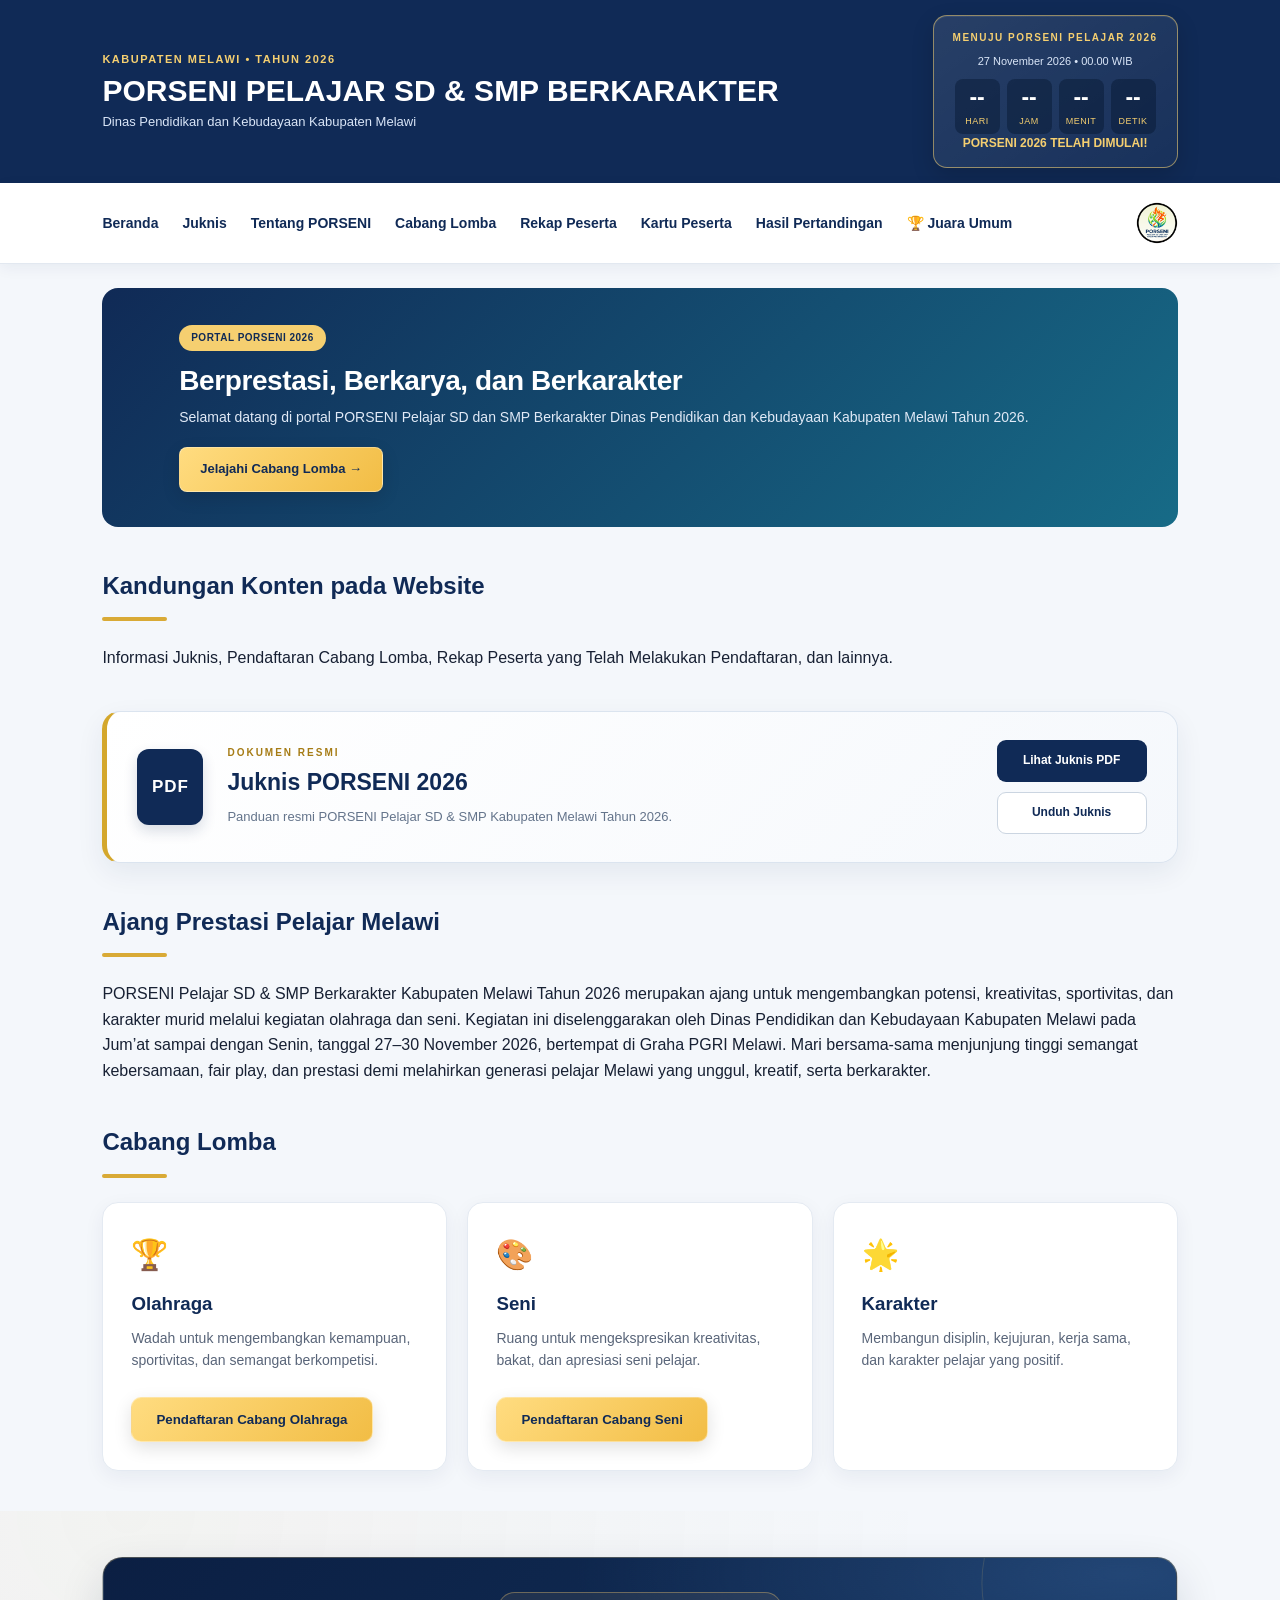
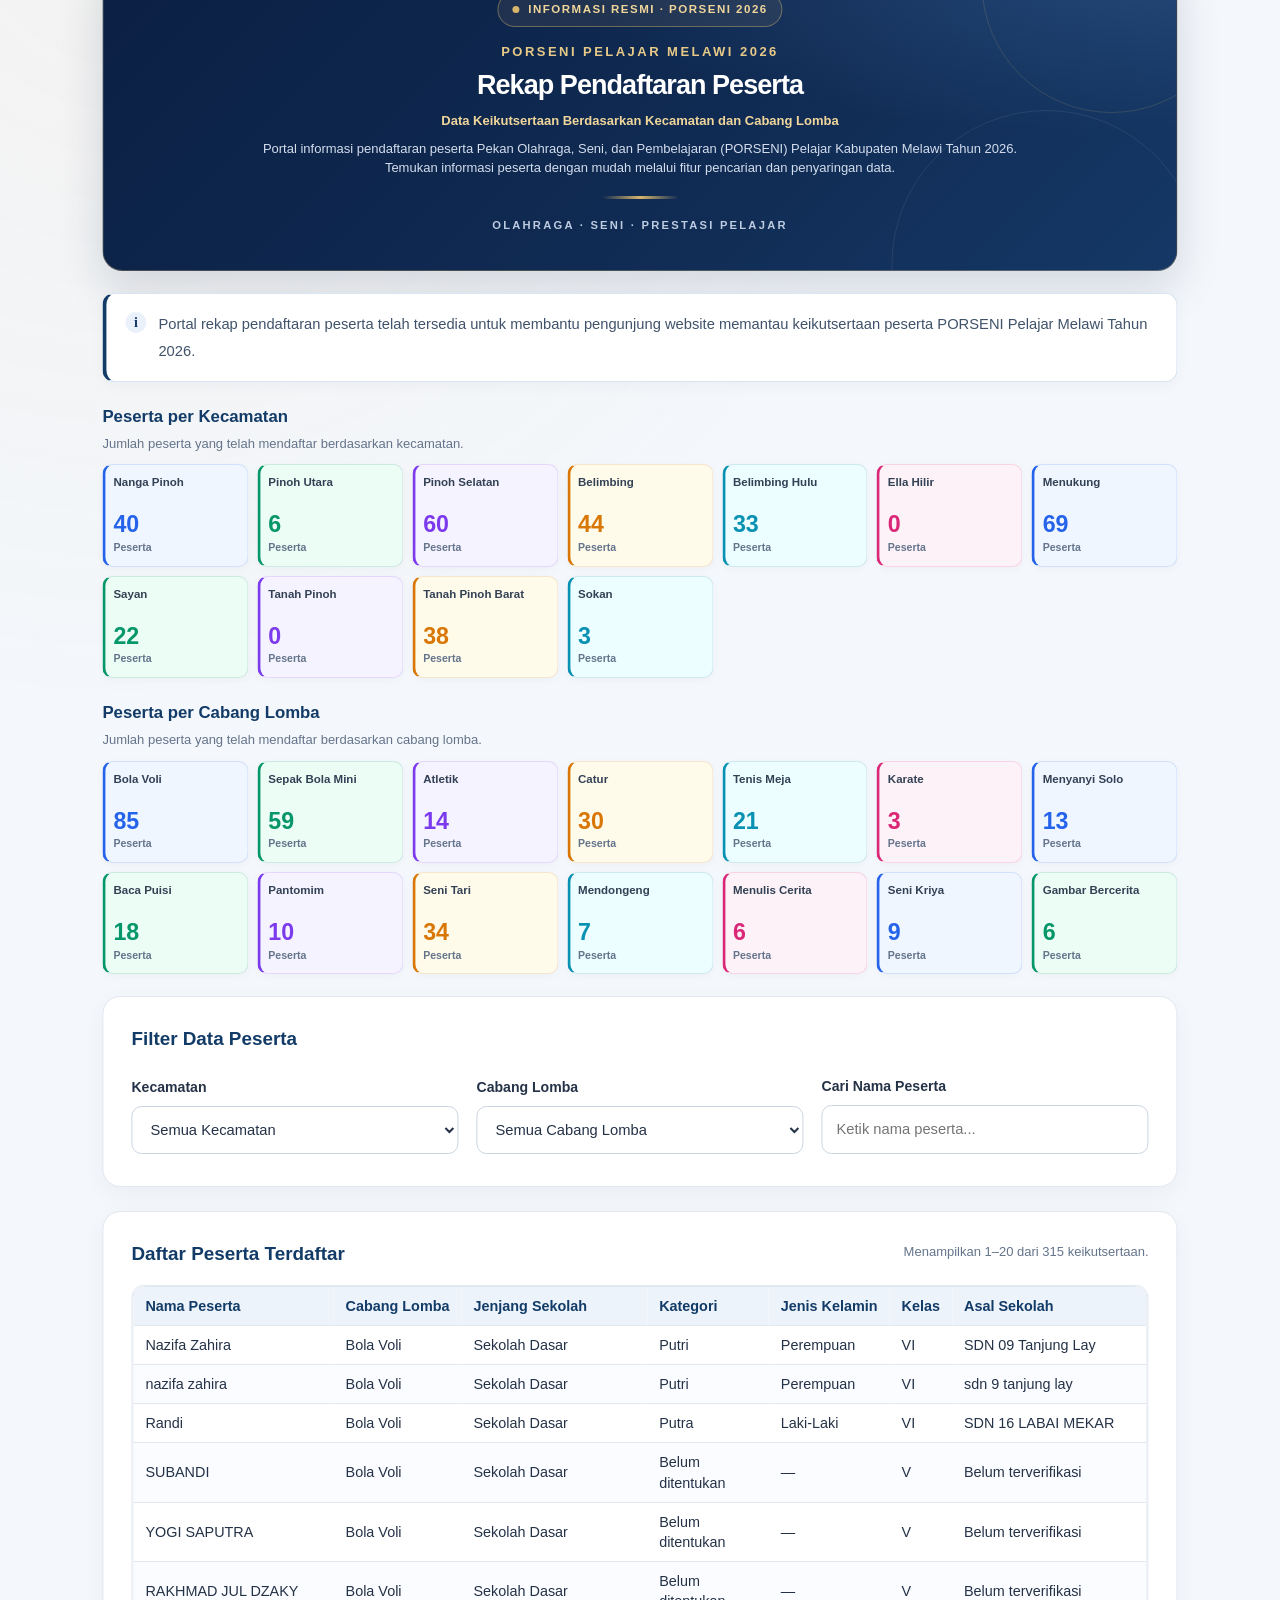
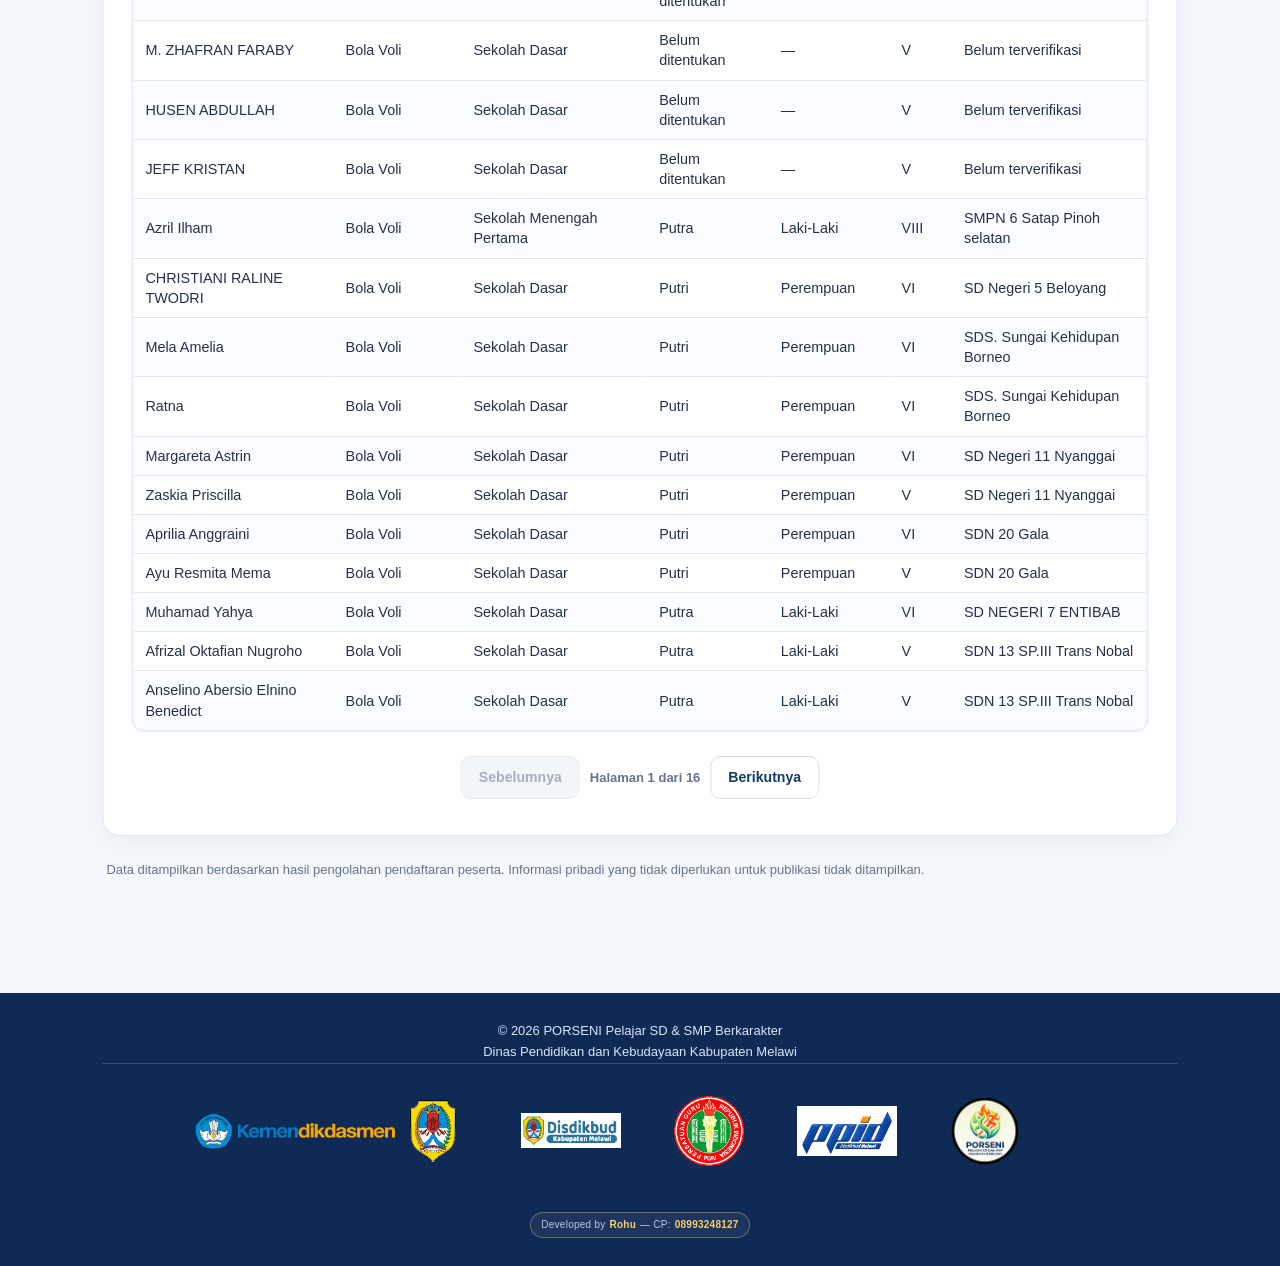
==== commit 1d0b191b: "Add files via upload" ====
--- a/index.html
+++ b/index.html
@@ -767,6 +767,340 @@
     }
 }
 
+
+        /* IDENTITAS PENGEMBANG DI FOOTER */
+        .footer-developer {
+            display: flex;
+            justify-content: center;
+            align-items: center;
+            gap: 4px;
+            flex-wrap: nowrap;
+            white-space: nowrap;
+            width: max-content;
+            max-width: 100%;
+            margin: 14px auto 0;
+            padding: 5px 10px;
+            border: 1px solid rgba(245, 207, 112, 0.35);
+            border-radius: 999px;
+            background: rgba(255, 255, 255, 0.06);
+            color: #b9c8df;
+            font-size: 10px;
+            line-height: 1.4;
+            letter-spacing: 0.25px;
+        }
+
+        .footer-developer .developer-name {
+            color: #f5cf70;
+            font-weight: 700;
+        }
+
+        .footer-developer a {
+            color: #f5cf70;
+            font-weight: 700;
+            text-decoration: none;
+            transition: color 0.2s ease, text-shadow 0.2s ease;
+        }
+
+        .footer-developer a:hover {
+            color: #ffe8a3;
+            text-decoration: underline;
+            text-shadow: 0 0 8px rgba(245, 207, 112, 0.35);
+        }
+
+        .footer-developer a:focus-visible {
+            outline: 2px solid #f5cf70;
+            outline-offset: 3px;
+            border-radius: 3px;
+        }
+
+        @media (max-width: 400px) {
+            .footer-developer {
+                font-size: 9px;
+                padding: 5px 8px;
+                gap: 3px;
+            }
+        }
+
+
+        /* HEADER + COUNTDOWN PORSENI */
+        header .header-inner {
+            display: flex;
+            align-items: center;
+            justify-content: space-between;
+            gap: 28px;
+        }
+
+        header .header-copy {
+            flex: 1 1 auto;
+            min-width: 0;
+        }
+
+        header .header-copy h1 {
+            max-width: 100%;
+        }
+
+        .countdown-box {
+            flex: 0 0 auto;
+            min-width: 245px;
+            padding: 14px 18px;
+            border: 1px solid rgba(245, 207, 112, 0.55);
+            border-radius: 14px;
+            background: linear-gradient(145deg, rgba(255,255,255,.10), rgba(255,255,255,.035));
+            box-shadow: 0 8px 22px rgba(0,0,0,.16), inset 0 1px 0 rgba(255,255,255,.08);
+            text-align: center;
+        }
+
+        .countdown-title {
+            color: #f5cf70;
+            font-size: 10px;
+            font-weight: 800;
+            letter-spacing: 1.5px;
+            text-transform: uppercase;
+            margin-bottom: 7px;
+        }
+
+        .countdown-date {
+            color: #d9e5f7;
+            font-size: 11px;
+            margin-bottom: 8px;
+        }
+
+        .countdown-timer {
+            display: flex;
+            justify-content: center;
+            align-items: center;
+            gap: 7px;
+        }
+
+        .countdown-unit {
+            min-width: 45px;
+            padding: 6px 5px;
+            border-radius: 8px;
+            background: rgba(4, 19, 43, .42);
+        }
+
+        .countdown-unit strong {
+            display: block;
+            color: #fff;
+            font-size: 23px;
+            line-height: 1.1;
+            font-variant-numeric: tabular-nums;
+        }
+
+        .countdown-unit span {
+            display: block;
+            color: #f5cf70;
+            font-size: 9px;
+            margin-top: 4px;
+            letter-spacing: .5px;
+        }
+
+        .countdown-status {
+            color: #f5cf70;
+            font-size: 12px;
+            font-weight: 700;
+        }
+
+        @media (max-width: 900px) {
+            header .header-inner {
+                flex-direction: column;
+                align-items: stretch;
+                gap: 18px;
+            }
+            .countdown-box {
+                width: min(100%, 420px);
+                min-width: 0;
+                margin: 0 auto;
+            }
+        }
+
+        @media (max-width: 700px) {
+            header .header-copy { text-align: center; }
+            .countdown-box { padding: 12px 10px; }
+            .countdown-unit { min-width: 42px; }
+            .countdown-unit strong { font-size: 21px; }
+        }
+
+        /* =====================================================
+        PORSENI 2026 — COMPACT UI REFINEMENT
+        Header, Hero, dan Rekap Pendaftaran
+        ===================================================== */
+
+
+        /* =====================================================
+        1. HEADER UTAMA — PORSENI PELAJAR
+        ===================================================== */
+
+        body > header {
+            padding: 15px 8% !important;
+        }
+
+        body > header .identitas {
+            font-size: 11px;
+            letter-spacing: 1.5px;
+            line-height: 1.4;
+        }
+
+        body > header h1 {
+            font-size: clamp(22px, 2.5vw, 30px);
+            line-height: 1.2;
+            margin-top: 5px;
+            margin-bottom: 4px;
+        }
+
+        body > header p {
+            font-size: 13px;
+            line-height: 1.4;
+            margin-top: 4px;
+        }
+
+
+        /* =====================================================
+        2. HERO — BERPRESTASI, BERKARYA, DAN BERKARAKTER
+        ===================================================== */
+
+        .hero {
+            padding: 35px 6% !important;
+            margin: 24px auto !important;
+            border-radius: 16px;
+        }
+
+        .hero .label {
+            padding: 5px 12px;
+            font-size: 10px;
+            letter-spacing: 0.5px;
+        }
+
+        .hero h2 {
+            font-size: clamp(22px, 2.5vw, 28px);
+            line-height: 1.25;
+            letter-spacing: -0.4px;
+            margin-top: 12px;
+            margin-bottom: 8px;
+        }
+
+        .hero p {
+            max-width: 950px;
+            font-size: 14px;
+            line-height: 1.6;
+            margin-top: 8px;
+        }
+
+        .hero .tombol {
+            margin-top: 18px;
+            padding: 11px 20px;
+            font-size: 13px;
+            border-radius: 8px;
+        }
+
+
+        /* =====================================================
+        3. REKAP PENDAFTARAN PESERTA
+        ===================================================== */
+
+        /* Bagian luar rekap */
+        #rekap-pendaftaran {
+            margin-top: 28px !important;
+            margin-bottom: 28px !important;
+        }
+
+        /* Judul utama rekap */
+        #rekap-pendaftaran h1,
+        #rekap-pendaftaran h2 {
+            font-size: clamp(20px, 2.2vw, 27px);
+            line-height: 1.25;
+            margin-top: 0;
+            margin-bottom: 8px;
+        }
+
+        /* Label PORSENI PELAJAR MELAWI 2026 */
+        #rekap-pendaftaran .label,
+        #rekap-pendaftaran .section-label {
+            font-size: 10px;
+            letter-spacing: 1.2px;
+            line-height: 1.4;
+        }
+
+        /* Jarak antar elemen rekap */
+        #rekap-pendaftaran p {
+            font-size: 13px;
+            line-height: 1.5;
+            margin-bottom: 8px;
+        }
+
+
+        /* =====================================================
+        RESPONSIVE — TABLET DAN HP
+        ===================================================== */
+
+        @media (max-width: 700px) {
+
+            body > header {
+                padding: 18px 5% !important;
+            }
+
+            body > header h1 {
+                font-size: clamp(20px, 5vw, 26px);
+                line-height: 1.25;
+            }
+
+            body > header p {
+                font-size: 12px;
+            }
+
+            .hero {
+                padding: 28px 22px !important;
+                margin: 18px auto !important;
+            }
+
+            .hero h2 {
+                font-size: clamp(21px, 5.5vw, 26px);
+            }
+
+            .hero p {
+                font-size: 13px;
+                line-height: 1.65;
+            }
+
+            #rekap-pendaftaran {
+                margin-top: 22px !important;
+                margin-bottom: 22px !important;
+            }
+
+            #rekap-pendaftaran h1,
+            #rekap-pendaftaran h2 {
+                font-size: 21px;
+            }
+        }
+
+
+        /* =====================================================
+        HP KECIL
+        ===================================================== */
+
+        @media (max-width: 400px) {
+
+            body > header {
+                padding: 15px 14px !important;
+            }
+
+            body > header h1 {
+                font-size: 20px;
+            }
+
+            .hero {
+                padding: 24px 17px !important;
+            }
+
+            .hero h2 {
+                font-size: 21px;
+            }
+
+            .hero p {
+                font-size: 12px;
+            }
+        }
+
     </style>
 
 <link rel="stylesheet" href="css/rekap-pendaftaran.css">
@@ -776,11 +1110,25 @@
 <body>
 
     <header>
-        <div class="identitas">KABUPATEN MELAWI • TAHUN 2026</div>
-
-        <h1>PORSENI PELAJAR SD &amp; SMP BERKARAKTER</h1>
-
-        <p>Dinas Pendidikan dan Kebudayaan Kabupaten Melawi</p>
+        <div class="header-inner">
+            <div class="header-copy">
+                <div class="identitas">KABUPATEN MELAWI • TAHUN 2026</div>
+                <h1>PORSENI PELAJAR SD &amp; SMP BERKARAKTER</h1>
+                <p>Dinas Pendidikan dan Kebudayaan Kabupaten Melawi</p>
+            </div>
+
+            <aside class="countdown-box" aria-label="Hitung mundur pelaksanaan PORSENI">
+                <div class="countdown-title">Menuju PORSENI PELAJAR 2026</div>
+                <div class="countdown-date">27 November 2026 • 00.00 WIB</div>
+                <div class="countdown-timer" id="countdown-timer">
+                    <div class="countdown-unit"><strong id="countdown-days">--</strong><span>HARI</span></div>
+                    <div class="countdown-unit"><strong id="countdown-hours">--</strong><span>JAM</span></div>
+                    <div class="countdown-unit"><strong id="countdown-minutes">--</strong><span>MENIT</span></div>
+                    <div class="countdown-unit"><strong id="countdown-seconds">--</strong><span>DETIK</span></div>
+                </div>
+                <div class="countdown-status" id="countdown-status" hidden></div>
+            </aside>
+        </div>
     </header>
 
     <nav>
@@ -871,10 +1219,8 @@
 
             <div class="garis"></div>
 
-            <p>
-                PORSENI menjadi wadah bagi pelajar untuk mengembangkan
-                potensi, kreativitas, sportivitas, dan karakter melalui
-                kegiatan olahraga dan seni.
+            <p class="narasi-porseni">
+                PORSENI Pelajar SD &amp; SMP Berkarakter Kabupaten Melawi Tahun 2026 merupakan ajang untuk mengembangkan potensi, kreativitas, sportivitas, dan karakter murid melalui kegiatan olahraga dan seni. Kegiatan ini diselenggarakan oleh Dinas Pendidikan dan Kebudayaan Kabupaten Melawi pada Jum’at sampai dengan Senin, tanggal 27–30 November 2026, bertempat di Graha PGRI Melawi. Mari bersama-sama menjunjung tinggi semangat kebersamaan, fair play, dan prestasi demi melahirkan generasi pelajar Melawi yang unggul, kreatif, serta berkarakter.
             </p>
         </section>
 
@@ -967,8 +1313,55 @@
         </p>
         <!-- IDENTITAS DAN MITRA PENYELENGGARA -->
         <div id="wadah-logo"></div>
+
+        <!-- KREDIT PENGEMBANG: WhatsApp dapat diklik -->
+        <div class="footer-developer">
+            <span>Developed by</span>
+            <span class="developer-name">Rohu</span>
+            <span>— CP:</span>
+            <a href="https://wa.me/628993248127" target="_blank" rel="noopener noreferrer"
+               aria-label="Hubungi Rohu melalui WhatsApp di 08993248127">08993248127</a>
+        </div>
     </footer>
 
+
+    <script>
+        // Countdown menuju pembukaan PORSENI: 27 November 2026 pukul 00.00 WIB
+        (function () {
+            const targetDate = new Date("2026-11-27T00:00:00+07:00").getTime();
+            const dayEl = document.getElementById("countdown-days");
+            const hourEl = document.getElementById("countdown-hours");
+            const minuteEl = document.getElementById("countdown-minutes");
+            const secondEl = document.getElementById("countdown-seconds");
+            const timerEl = document.getElementById("countdown-timer");
+            const statusEl = document.getElementById("countdown-status");
+
+            function updateCountdown() {
+                const now = Date.now();
+                const distance = targetDate - now;
+
+                if (distance <= 0) {
+                    timerEl.hidden = true;
+                    statusEl.hidden = false;
+                    statusEl.textContent = "PORSENI 2026 TELAH DIMULAI!";
+                    return;
+                }
+
+                const days = Math.floor(distance / (1000 * 60 * 60 * 24));
+                const hours = Math.floor((distance % (1000 * 60 * 60 * 24)) / (1000 * 60 * 60));
+                const minutes = Math.floor((distance % (1000 * 60 * 60)) / (1000 * 60));
+                const seconds = Math.floor((distance % (1000 * 60)) / 1000);
+
+                dayEl.textContent = String(days).padStart(2, "0");
+                hourEl.textContent = String(hours).padStart(2, "0");
+                minuteEl.textContent = String(minutes).padStart(2, "0");
+                secondEl.textContent = String(seconds).padStart(2, "0");
+            }
+
+            updateCountdown();
+            setInterval(updateCountdown, 1000);
+        })();
+    </script>
     <script src="script.js"></script>
     <script src="js/muat-komponen.js"></script>
     <script src="js/rekap-data.js"></script>
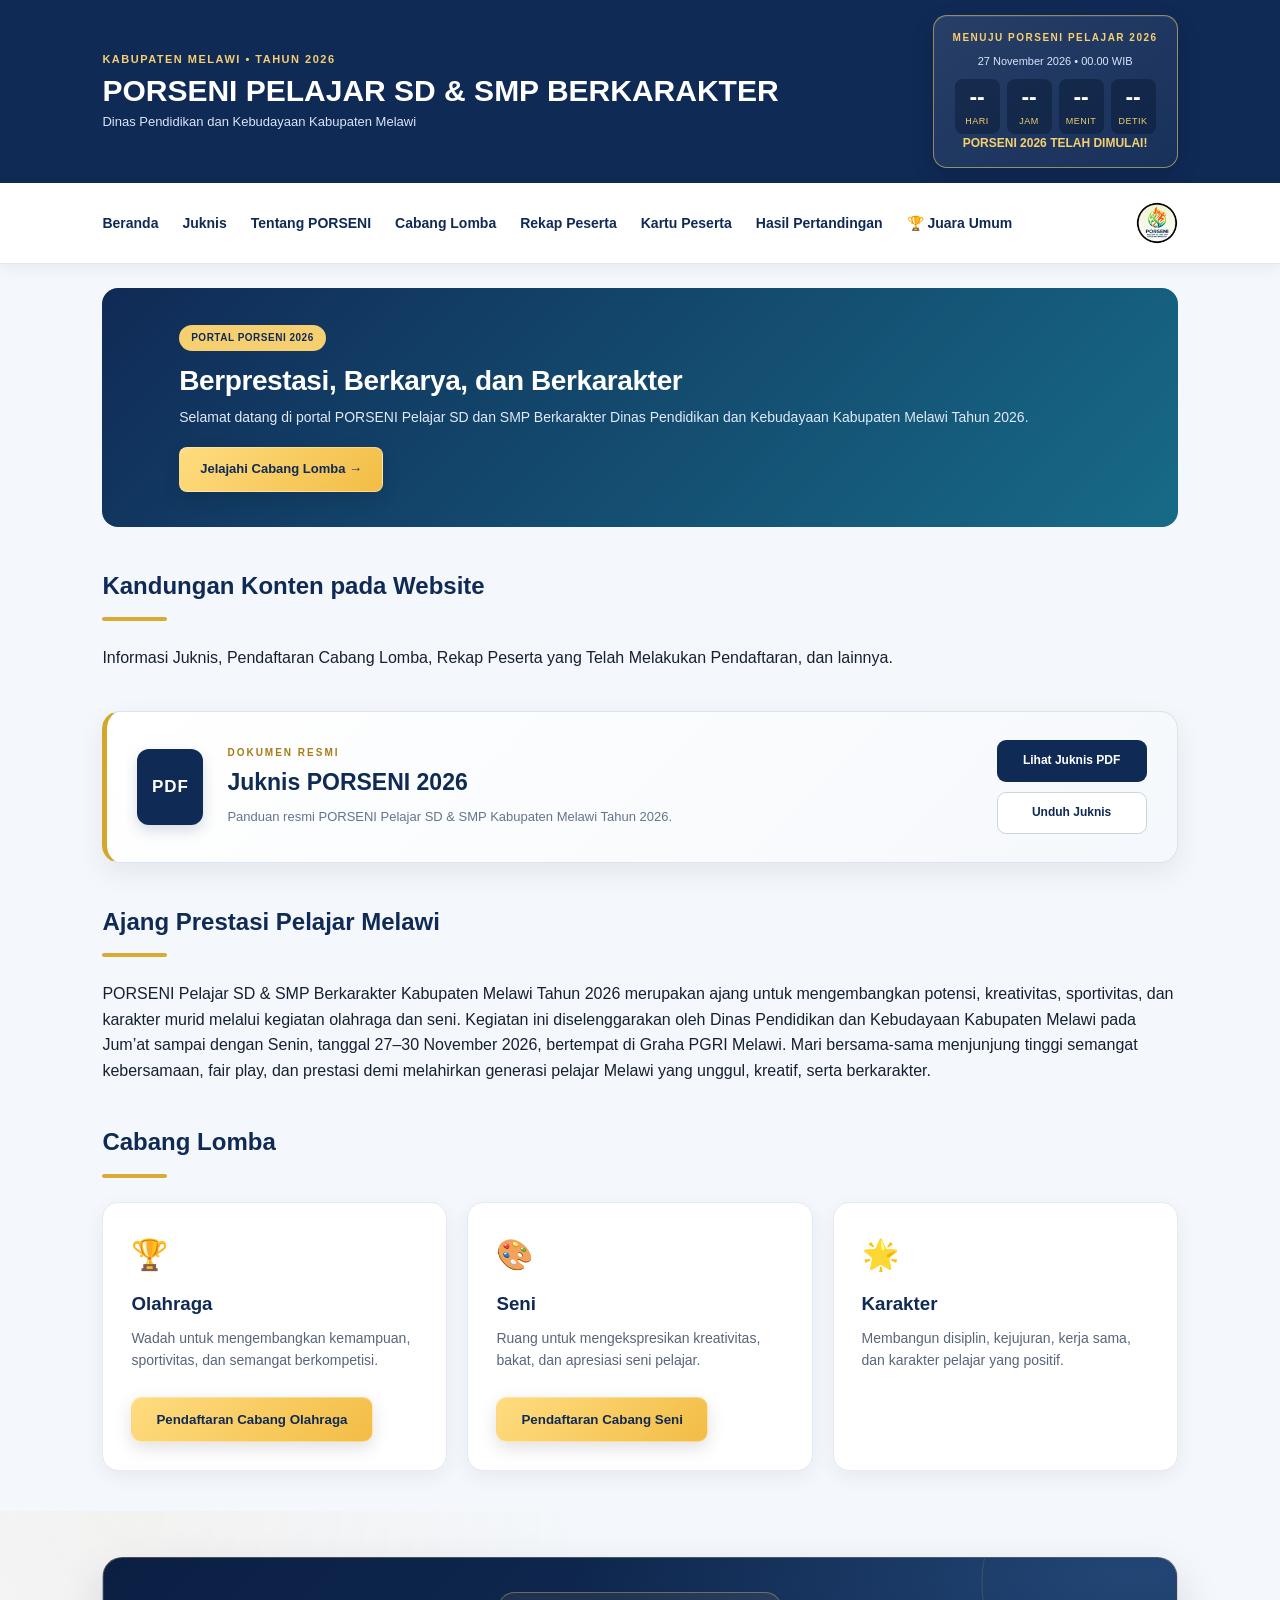
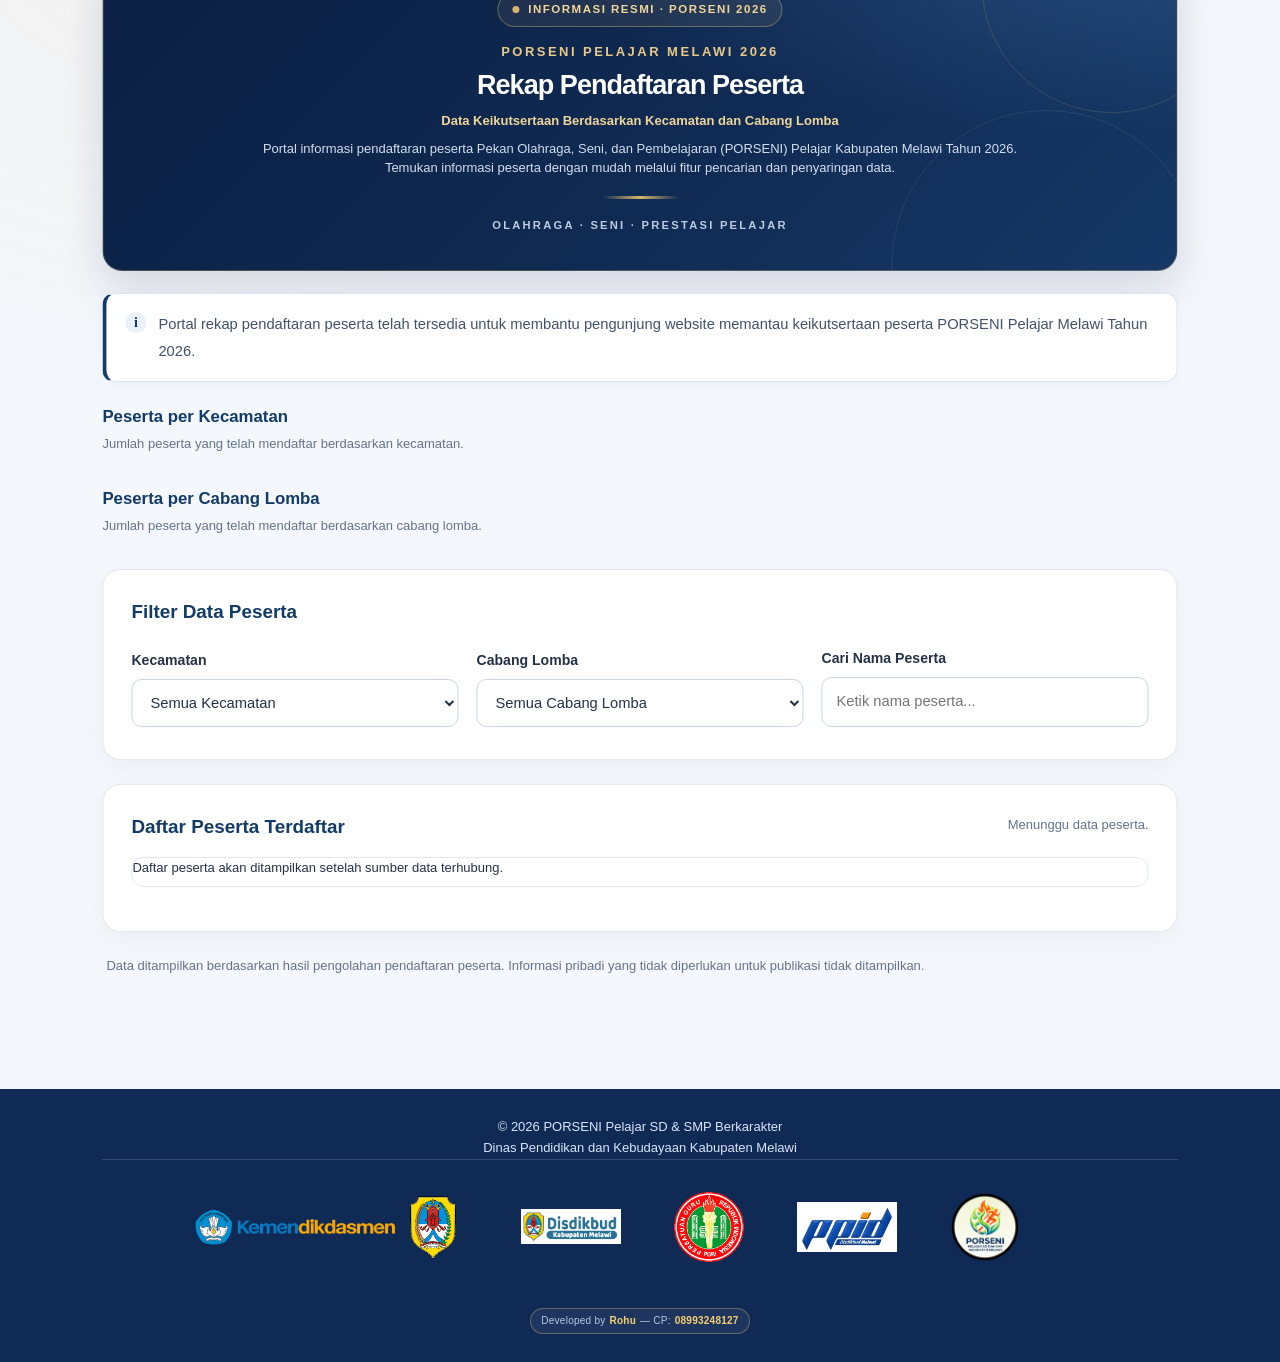
==== commit 6c95616e: "Add files via upload" ====
--- a/index.html
+++ b/index.html
@@ -1196,7 +1196,7 @@
                 <div class="juknis-actions">
                     <a
                         class="juknis-btn juknis-btn-primary"
-                        href="dokumen/JUKNIS%20PORSENI%20SD%20%26%20SMP%20MELAWI%202026.pdf"
+                        href="dokumen/JUKNIS%20PORSENI%20SD%20%26%20SMP%20MELAWI%202026-v2.pdf"
                         target="_blank"
                         rel="noopener"
                     >
@@ -1205,7 +1205,7 @@
 
                     <a
                         class="juknis-btn juknis-btn-secondary"
-                        href="dokumen/JUKNIS%20PORSENI%20SD%20%26%20SMP%20MELAWI%202026.pdf"
+                        href="dokumen/JUKNIS%20PORSENI%20SD%20%26%20SMP%20MELAWI%202026-v2.pdf"
                         download
                     >
                         Unduh Juknis
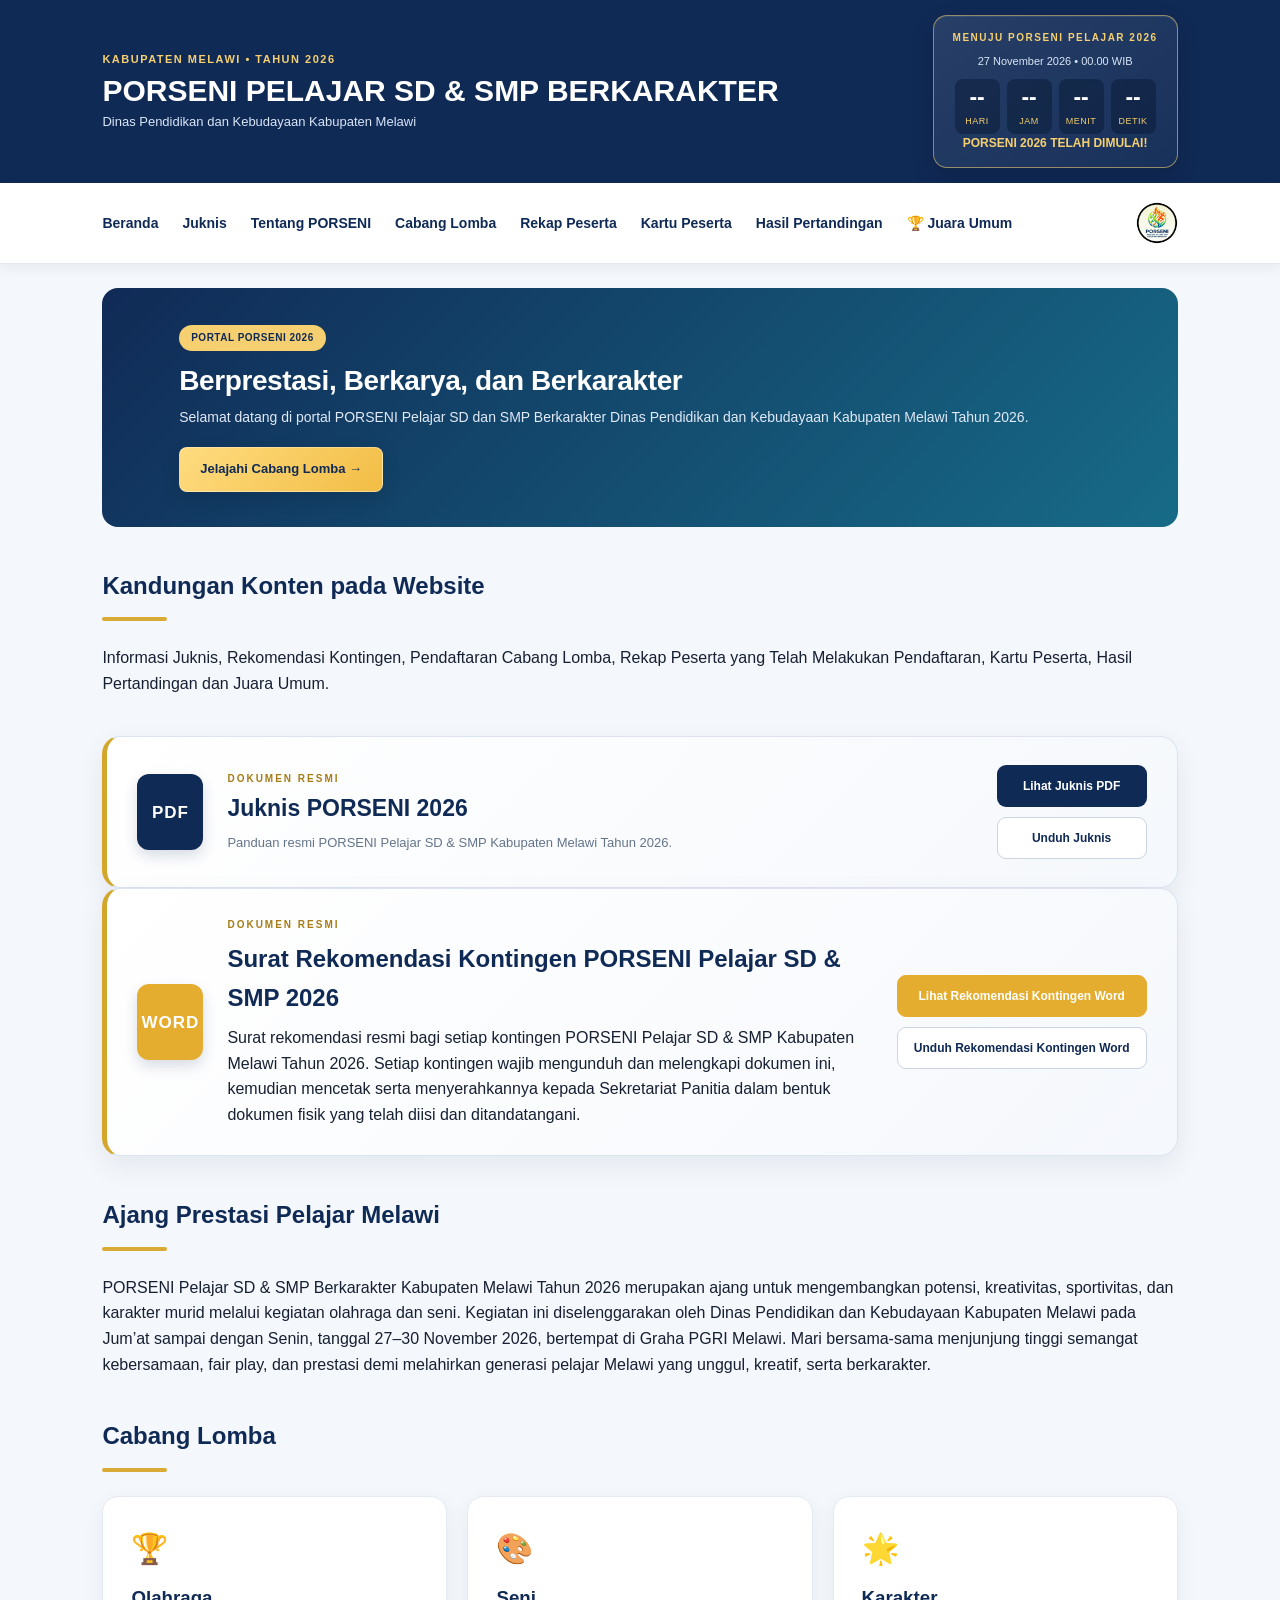
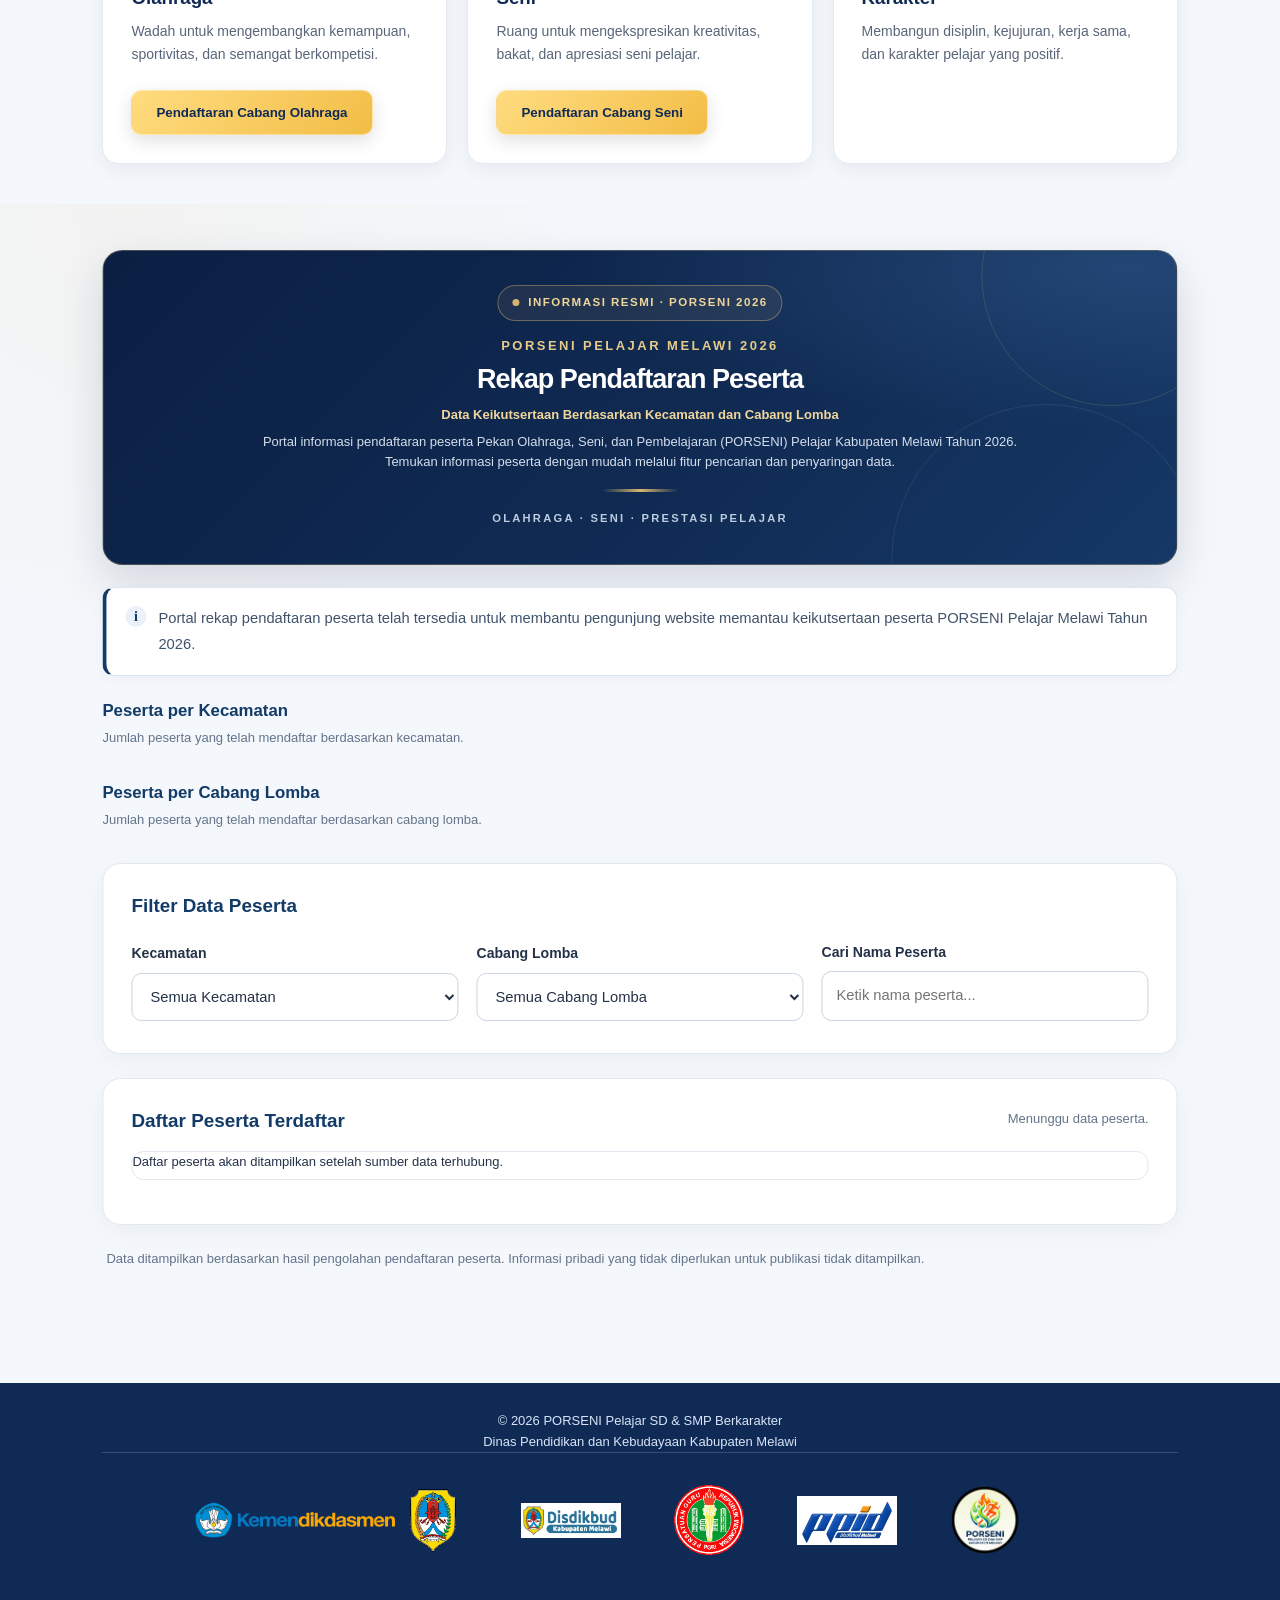
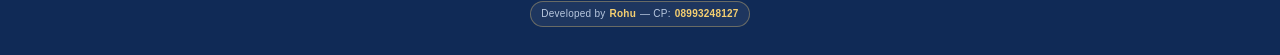
==== commit 673657e8: "Add files via upload" ====
--- a/index.html
+++ b/index.html
@@ -1101,6 +1101,32 @@
             }
         }
 
+        /* ==========================================
+        REKOMENDASI KONTINGEN PORSENI 2026
+        ========================================== */
+
+        /* Kotak ikon WORD */
+        .rekomendasi-icon {
+            background-color: #E5AD2F;
+            color: #ffffff;
+            font-size: 17px;
+            font-weight: 900;
+            letter-spacing: 1px;
+        }
+
+        /* Tombol Lihat Rekomendasi Kontingen Word */
+        .rekomendasi-btn-primary {
+            background-color: #E5AD2F;
+            border-color: #E5AD2F;
+            color: #ffffff;
+        }
+
+        .rekomendasi-btn-primary:hover {
+            background-color: #C99420;
+            border-color: #C99420;
+            color: #ffffff;
+        }
+
     </style>
 
 <link rel="stylesheet" href="css/rekap-pendaftaran.css">
@@ -1173,7 +1199,7 @@
             <div class="garis"></div>
 
             <p>
-                Informasi Juknis, Pendaftaran Cabang Lomba, Rekap Peserta yang Telah Melakukan Pendaftaran, dan lainnya.
+                Informasi Juknis, Rekomendasi Kontingen, Pendaftaran Cabang Lomba, Rekap Peserta yang Telah Melakukan Pendaftaran, Kartu Peserta, Hasil Pertandingan dan Juara Umum.
             </p>
         </section>
 
@@ -1212,6 +1238,56 @@
                     </a>
                 </div>
             </div>
+
+            <!-- REKOMENDASI KONTINGEN -->
+            <div class="juknis-card rekomendasi-card">
+
+                <div class="juknis-icon rekomendasi-icon">
+                    WORD
+                </div>
+
+                <div class="juknis-content">
+                    <div class="juknis-label">DOKUMEN RESMI</div>
+
+                    <h2>
+                        Surat Rekomendasi Kontingen PORSENI Pelajar SD & SMP 2026
+                    </h2>
+
+                    <p>
+                        Surat rekomendasi resmi bagi setiap kontingen PORSENI
+                        Pelajar SD & SMP Kabupaten Melawi Tahun 2026.
+                        Setiap kontingen wajib mengunduh dan melengkapi dokumen
+                        ini, kemudian mencetak serta menyerahkannya kepada
+                        Sekretariat Panitia dalam bentuk dokumen fisik yang
+                        telah diisi dan ditandatangani.
+                    </p>
+                </div>
+
+                <div class="juknis-actions">
+
+                    <!-- LIHAT DOKUMEN WORD -->
+                    <a
+                        class="juknis-btn juknis-btn-primary rekomendasi-btn-primary"
+                        href="https://view.officeapps.live.com/op/view.aspx?src=https%3A%2F%2Fpkpgrimelawi2025-ui.github.io%2Fwebsite-porseni-pelajar-melawi%2Fdokumen%2Fsurat-rekomendasi-kontingen-porseni-2026.docx"
+                        target="_blank"
+                        rel="noopener noreferrer"
+                    >
+                        Lihat Rekomendasi Kontingen Word
+                    </a>
+
+                    <!-- UNDUH DOKUMEN WORD -->
+                    <a
+                        class="juknis-btn juknis-btn-secondary"
+                        href="dokumen/surat-rekomendasi-kontingen-porseni-2026.docx"
+                        download="Surat-Rekomendasi-Kontingen-PORSENI-2026.docx"
+                    >
+                        Unduh Rekomendasi Kontingen Word
+                    </a>
+
+                </div>
+
+            </div>
+            <!-- AKHIR REKOMENDASI KONTINGEN -->
         </section>
 
         <section class="konten" id="tentang">
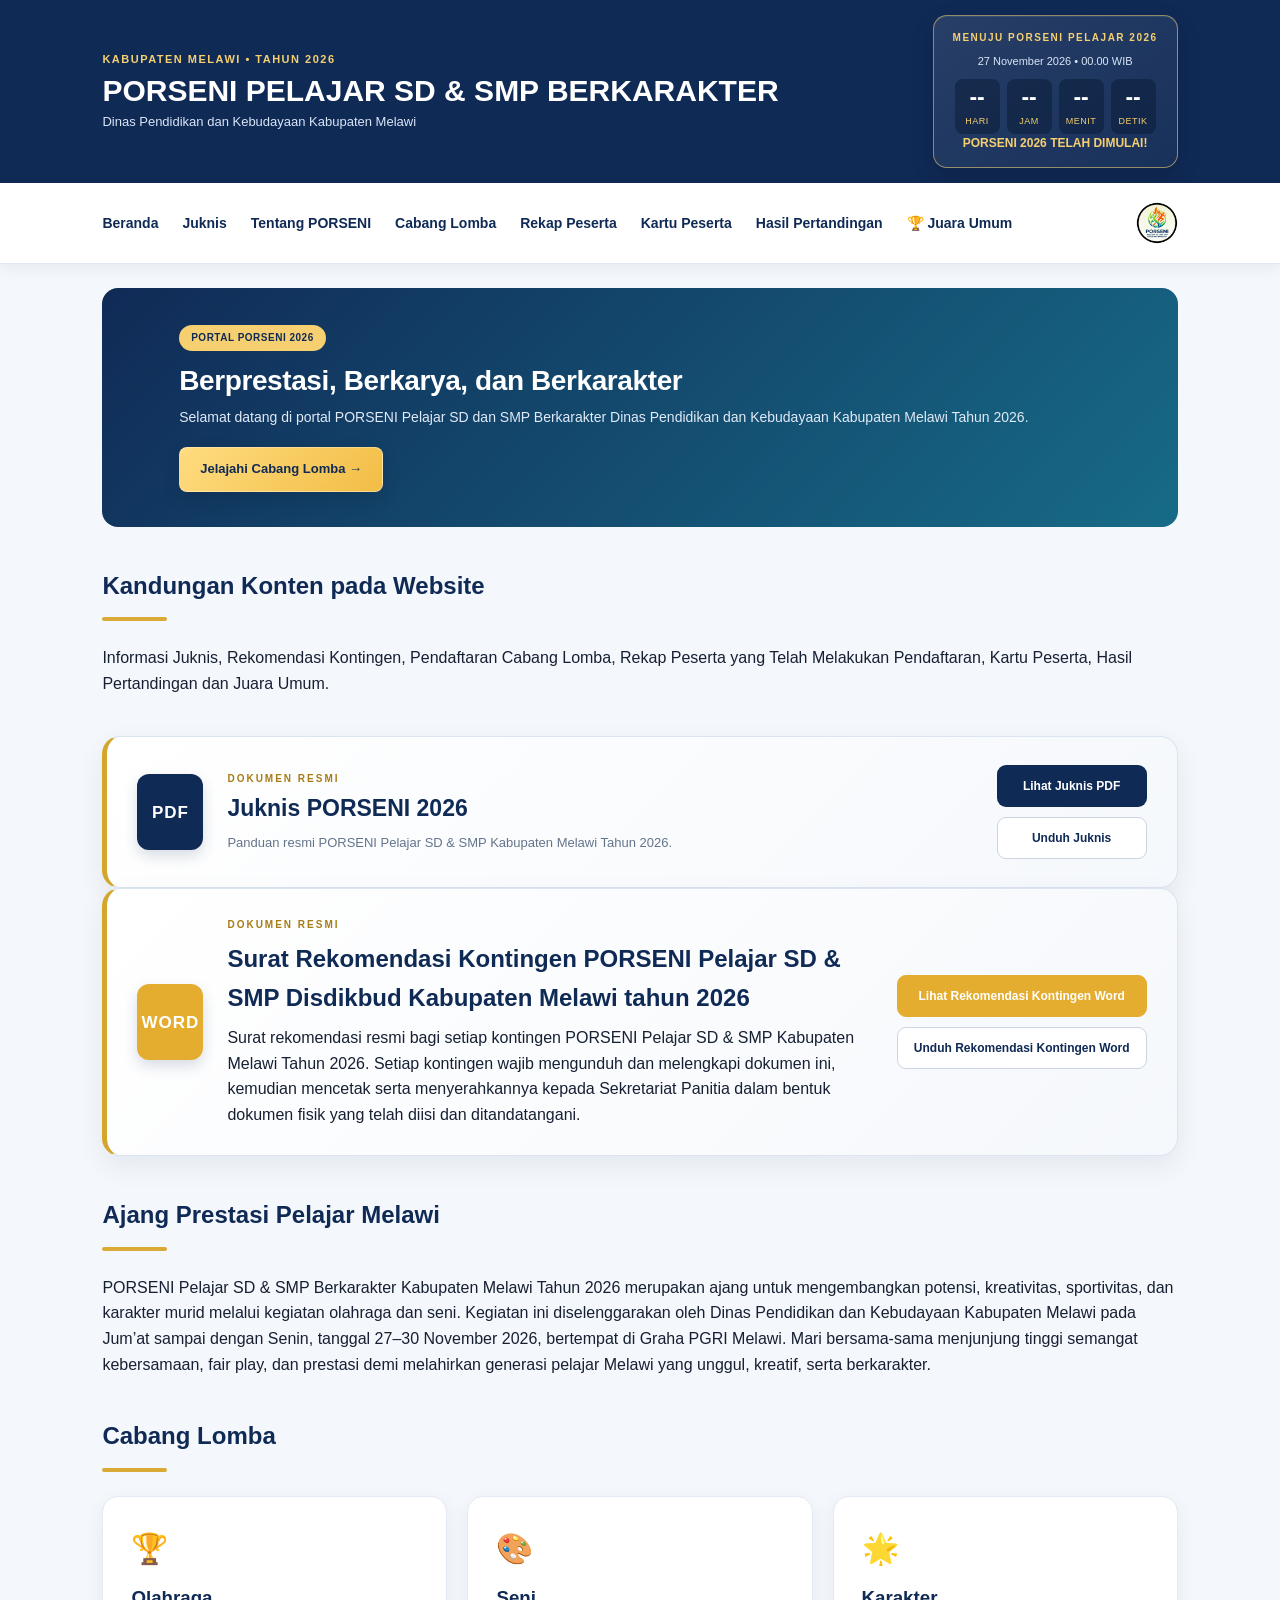
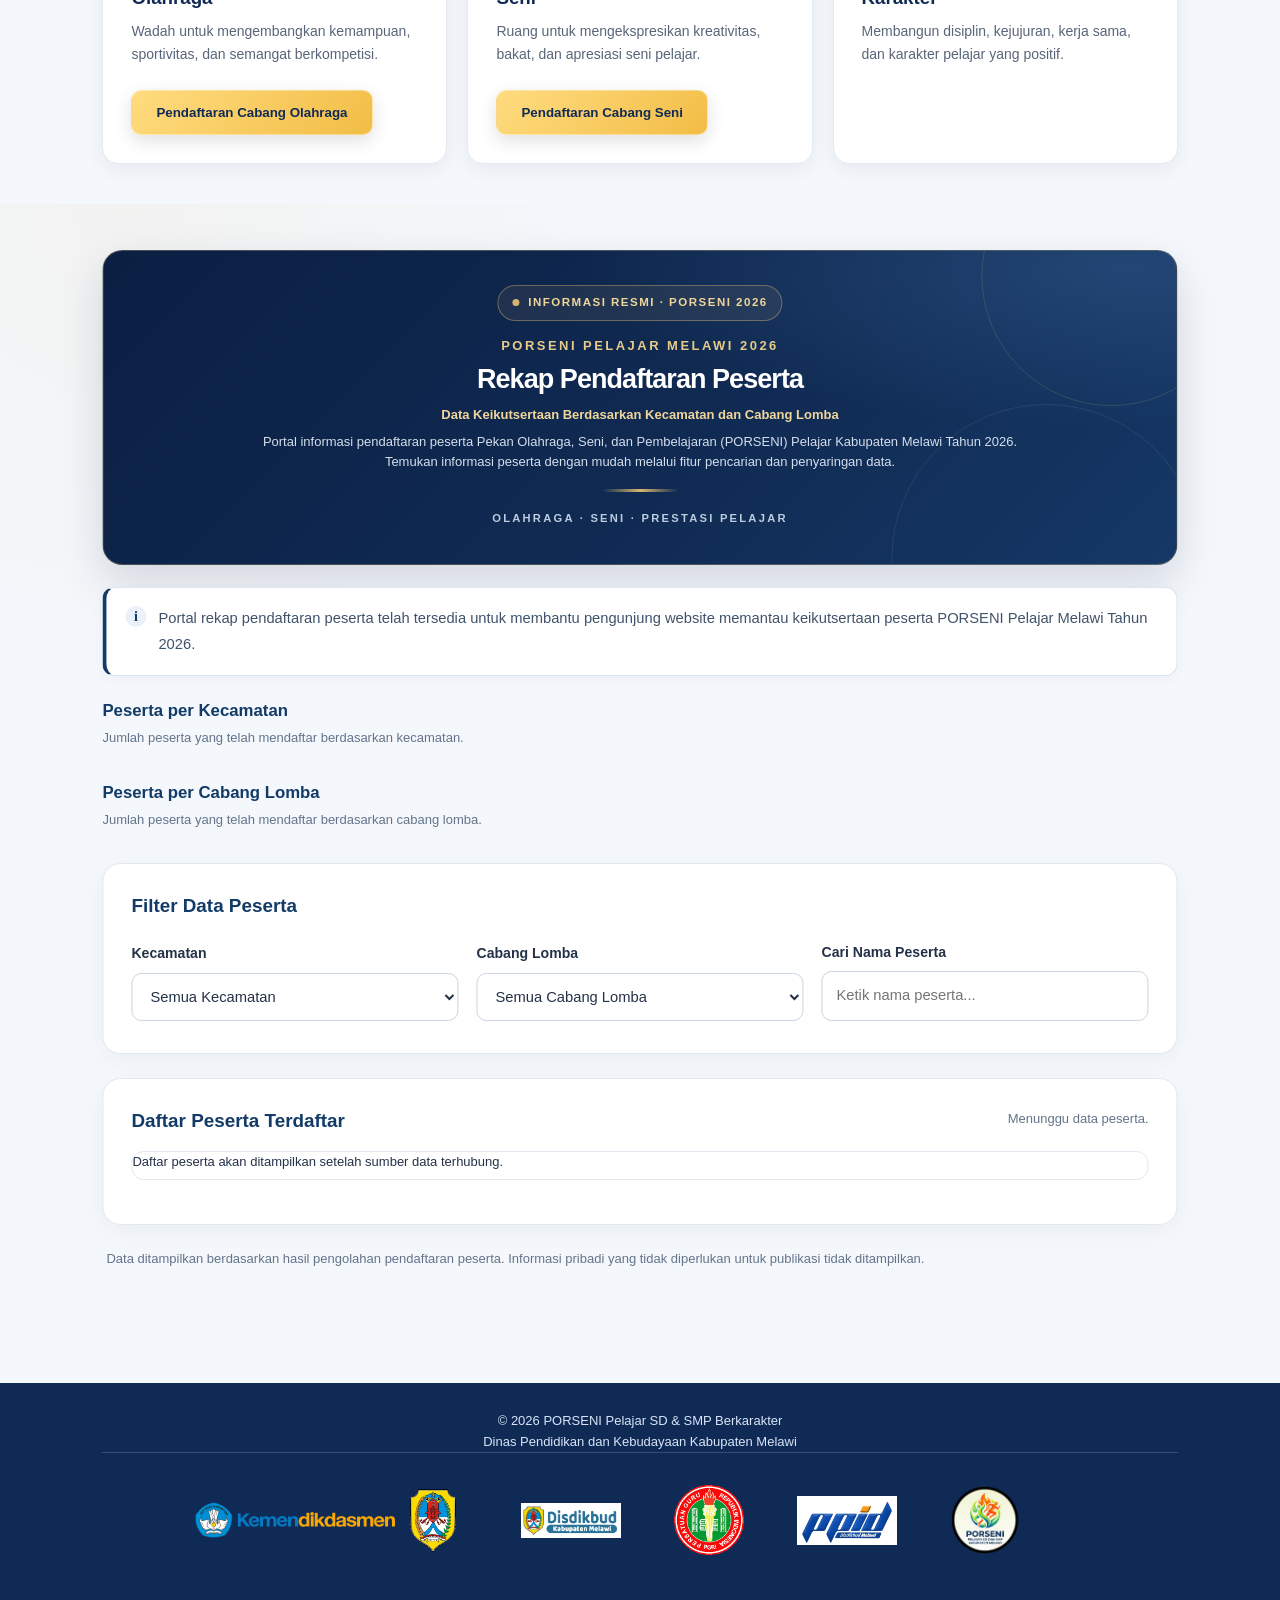
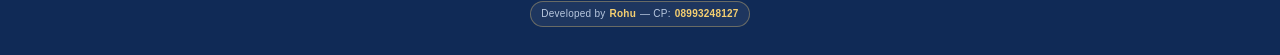
==== commit 599124b6: "Add files via upload" ====
--- a/index.html
+++ b/index.html
@@ -1250,7 +1250,7 @@
                     <div class="juknis-label">DOKUMEN RESMI</div>
 
                     <h2>
-                        Surat Rekomendasi Kontingen PORSENI Pelajar SD & SMP 2026
+                        Surat Rekomendasi Kontingen PORSENI Pelajar SD & SMP Disdikbud Kabupaten Melawi tahun 2026
                     </h2>
 
                     <p>
@@ -1268,7 +1268,7 @@
                     <!-- LIHAT DOKUMEN WORD -->
                     <a
                         class="juknis-btn juknis-btn-primary rekomendasi-btn-primary"
-                        href="https://view.officeapps.live.com/op/view.aspx?src=https%3A%2F%2Fpkpgrimelawi2025-ui.github.io%2Fwebsite-porseni-pelajar-melawi%2Fdokumen%2Fsurat-rekomendasi-kontingen-porseni-2026.docx"
+                        href="https://view.officeapps.live.com/op/view.aspx?src=https%3A%2F%2Fpkpgrimelawi2025-ui.github.io%2Fwebsite-porseni-pelajar-melawi%2Fdokumen%2Fsurat-rekomendasi-kontingen-porseni-pelajar-2026.docx"
                         target="_blank"
                         rel="noopener noreferrer"
                     >
@@ -1278,8 +1278,8 @@
                     <!-- UNDUH DOKUMEN WORD -->
                     <a
                         class="juknis-btn juknis-btn-secondary"
-                        href="dokumen/surat-rekomendasi-kontingen-porseni-2026.docx"
-                        download="Surat-Rekomendasi-Kontingen-PORSENI-2026.docx"
+                        href="dokumen/surat-rekomendasi-kontingen-porseni-pelajar-2026.docx"
+                        download="Surat-Rekomendasi-Kontingen-PORSENI-Pelajar-2026.docx"
                     >
                         Unduh Rekomendasi Kontingen Word
                     </a>
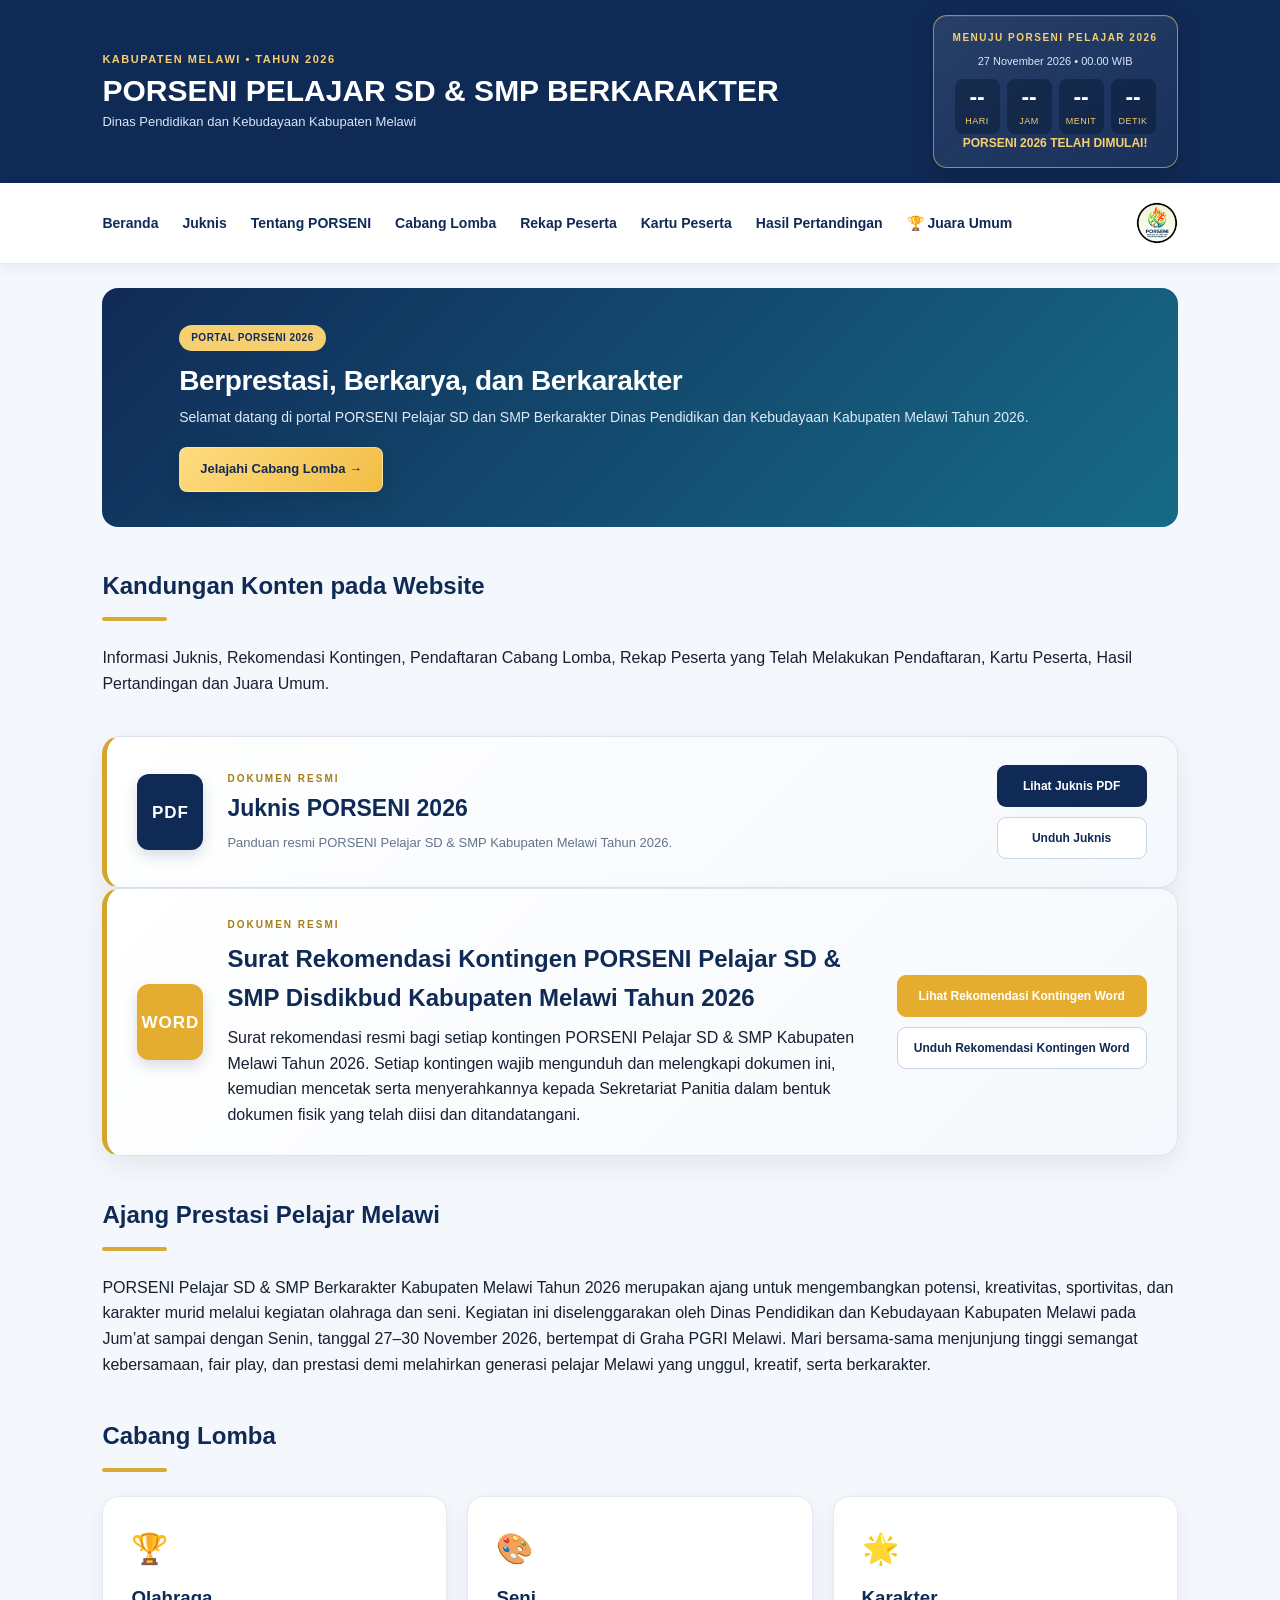
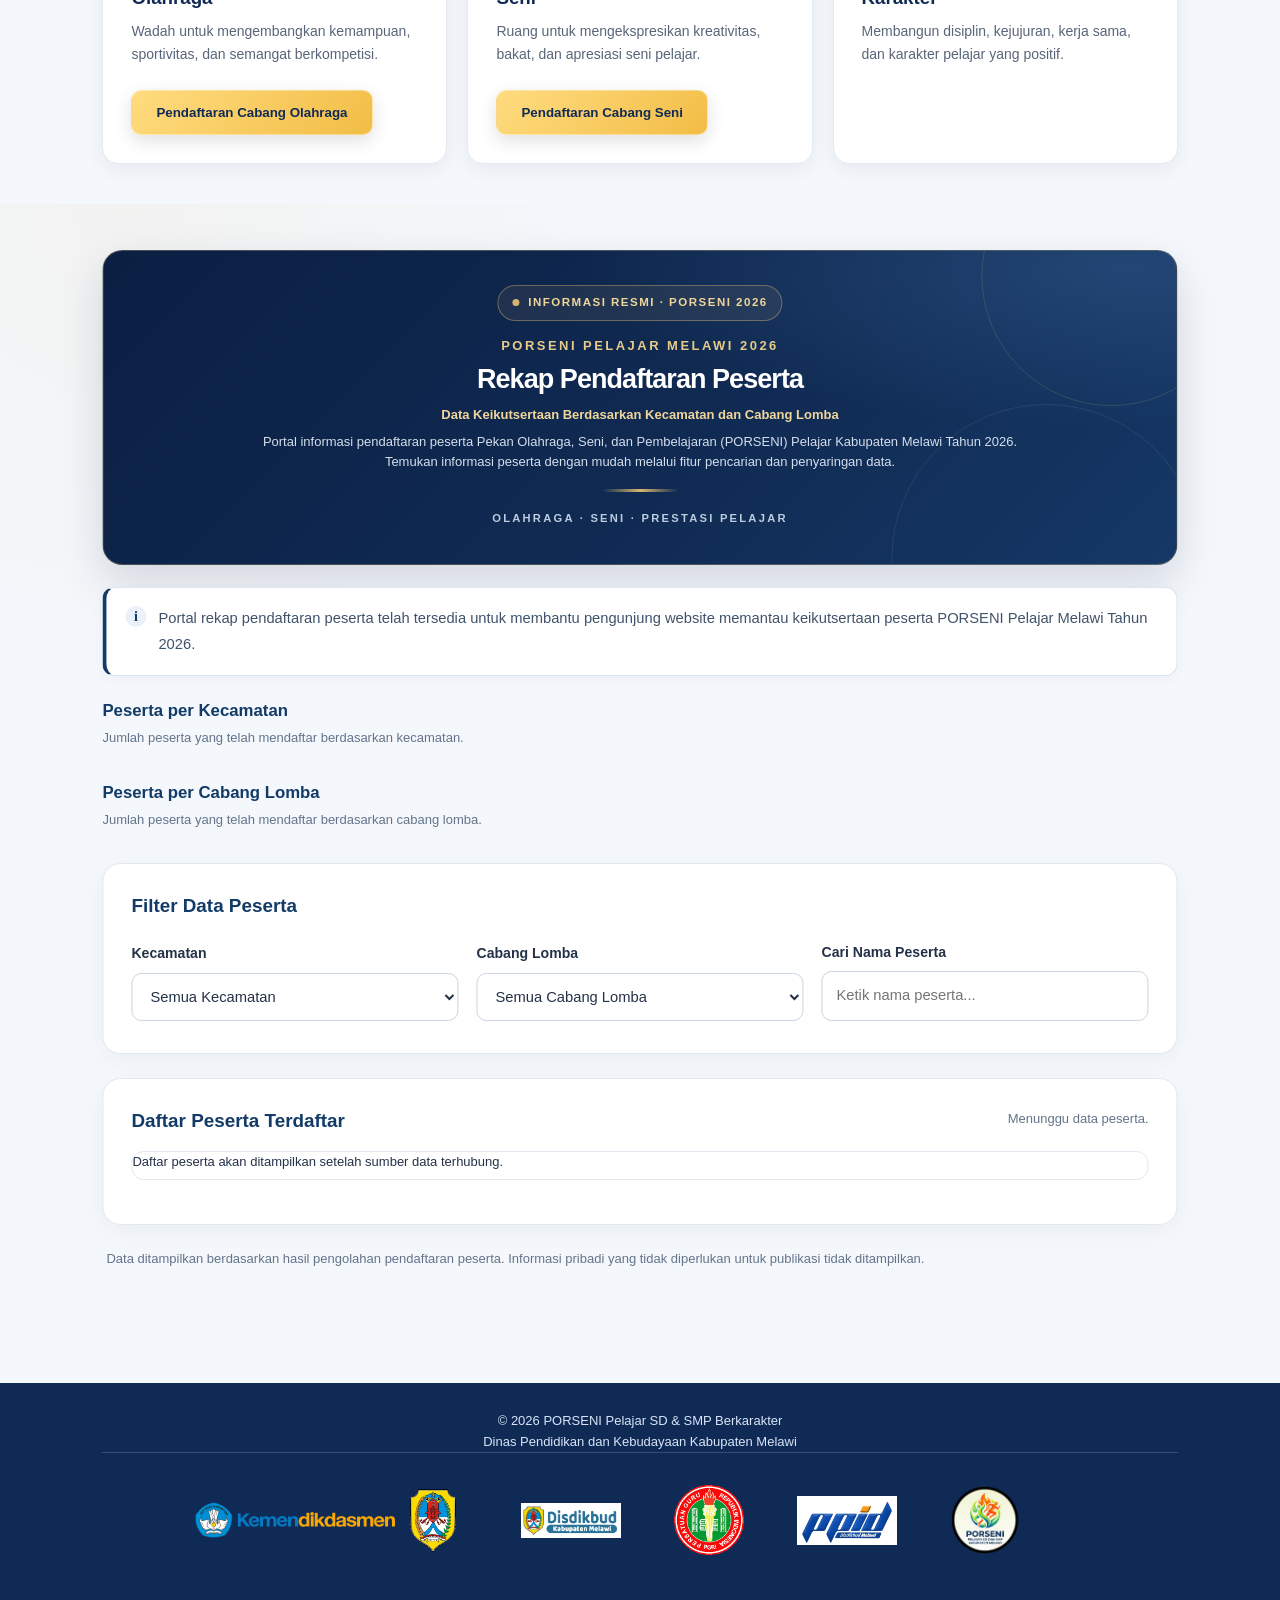
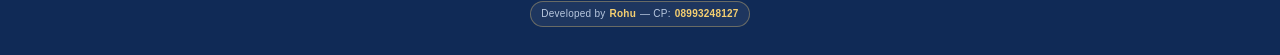
==== commit c022adb7: "Add files via upload" ====
--- a/index.html
+++ b/index.html
@@ -1250,7 +1250,7 @@
                     <div class="juknis-label">DOKUMEN RESMI</div>
 
                     <h2>
-                        Surat Rekomendasi Kontingen PORSENI Pelajar SD & SMP Disdikbud Kabupaten Melawi tahun 2026
+                        Surat Rekomendasi Kontingen PORSENI Pelajar SD & SMP Disdikbud Kabupaten Melawi Tahun 2026
                     </h2>
 
                     <p>
